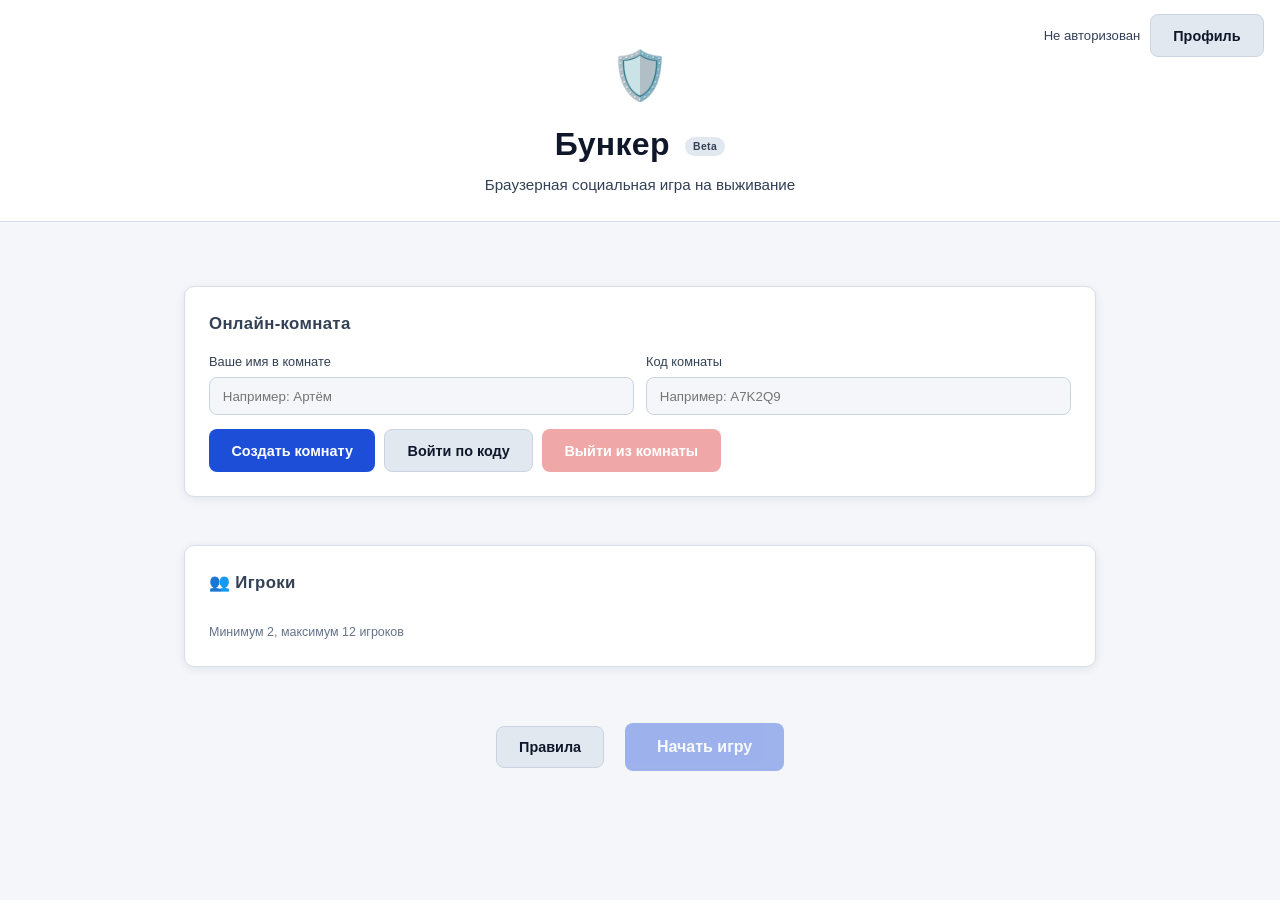
==== index.html @ f85798f0 "Косметические изменения (убраны эмодзи)" ====
<!DOCTYPE html>
<html lang="ru">
<head>
  <meta charset="UTF-8" />
  <meta name="viewport" content="width=device-width, initial-scale=1.0" />
  <title>Бункер — Браузерная игра</title>
  <meta name="description" content="Бета-версия браузерной социальной игры Бункер. Апокалипсис уже здесь — кто попадёт в бункер?" />
  <link rel="stylesheet" href="css/style.css" />
  <link rel="icon" href="data:image/svg+xml,<svg xmlns='http://www.w3.org/2000/svg' viewBox='0 0 100 100'><text y='.9em' font-size='90'>🛡️</text></svg>" />
</head>
<body>

<!-- ============ NOTIFICATION ============ -->
<div class="notification" id="notification"></div>

<!-- ============ AUTH OVERLAY ============ -->
<div class="auth-overlay" id="auth-overlay">
  <div class="auth-card">
    <h2>Авторизация</h2>
    <p class="auth-subtitle">Войдите или создайте аккаунт, чтобы начать игру</p>

    <div class="auth-grid">
      <form id="login-form" class="auth-form" autocomplete="on">
        <h3>Вход</h3>
        <label for="login-username">Логин</label>
        <input type="text" id="login-username" maxlength="30" required />
        <label for="login-password">Пароль</label>
        <input type="password" id="login-password" maxlength="50" required />
        <button type="submit" class="btn btn-primary">Войти</button>
      </form>

      <form id="register-form" class="auth-form" autocomplete="on">
        <h3>Регистрация</h3>
        <label for="register-username">Логин</label>
        <input type="text" id="register-username" maxlength="30" required />
        <label for="register-password">Пароль</label>
        <input type="password" id="register-password" maxlength="50" required />
        <label for="register-role">Роль</label>
        <select id="register-role" required>
          <option value="player">Игрок</option>
          <option value="host">Ведущий</option>
          <option value="admin">Администратор</option>
        </select>
        <button type="submit" class="btn btn-secondary">Зарегистрироваться</button>
      </form>
    </div>
  </div>
</div>

<!-- ============ RULES MODAL ============ -->
<div class="modal-overlay" id="rules-modal">
  <div class="modal">
    <button class="modal-close" id="btn-close-rules">✕</button>
    <h2>Правила игры «Бункер»</h2>

    <h3>Сюжет и цель</h3>
    <p>На Земле глобальная катастрофа. В бункер попадёт только часть группы, остальные останутся снаружи. Ваша задача — убедить других, что именно ваш персонаж полезен для выживания и восстановления жизни после выхода из бункера.</p>

    <h3>Режимы из оригинальных правил</h3>
    <ul>
      <li><strong>Базовый режим</strong>: короткий финал, главная цель — попасть в бункер.</li>
      <li><strong>История выживания</strong>: расширенный финал с дополнительной угрозой и обсуждением, кто реально выжил бы после катастрофы.</li>
      <li><strong>Цель «Спасение»</strong>: рекомендуется для компании до 7 игроков.</li>
      <li><strong>Цель «Возрождение»</strong>: рекомендуется от 8 игроков (желательно наличие пары, способной продолжить род).</li>
    </ul>

    <h3>Подготовка к игре</h3>
    <ul>
      <li>Добавьте игроков (от 2 до 12 человек).</li>
      <li>Каждый получает характеристики персонажа: профессию, здоровье, хобби, багаж, факт/фобию и карту действия.</li>
      <li>Откройте случайную катастрофу и описание бункера.</li>
      <li>В этой версии приложения вместимость бункера вычисляется автоматически: половина игроков (округление вверх), но при 3 игроках в бункер попадает только 1.</li>
    </ul>

    <h3>Структура раунда (по материалам документа)</h3>
    <ul>
      <li><strong>Исследование бункера</strong>: открывается новая информация о бункере.</li>
      <li><strong>Круг открытия карт</strong>: игроки по очереди раскрывают по одной карте и аргументируют, почему должны попасть в бункер.</li>
      <li><strong>Голосование</strong>: группа определяет кандидата на выбывание.</li>
      <li>В оригинальных правилах игра длится до 5 раундов, но на практике раунды идут до нужного числа выбывших.</li>
    </ul>

    <h3>Голосование</h3>
    <ul>
      <li>Перед голосованием проведите короткое общее обсуждение кандидатов.</li>
      <li>Голосуйте за выбывание игроков.</li>
      <li>Игрок с наибольшим числом голосов выбывает.</li>
      <li>При ничьей дайте кандидатам короткую защиту и переголосуйте.</li>
    </ul>

    <h3>Финал</h3>
    <ul>
      <li>Когда число невыбывших игроков становится равно числу мест в бункере, игра заканчивается.</li>
      <li>Выжившие считаются попавшими в бункер.</li>
      <li>В расширенном формате можно дополнительно обсудить, пережила бы эта команда катастрофу и случайную угрозу.</li>
    </ul>

    <h3>Советы:</h3>
    <ul>
      <li>Держите эмоции в рамках игры: вы оцениваете персонажей, а не людей.</li>
      <li>Для вашей компании можно убрать карты, которые не подходят по тематике.</li>
      <li>Сильнее всего побеждает команда с разнообразными полезными навыками.</li>
    </ul>
  </div>
</div>

<!-- ============ PRIVATE PLAYER MODAL ============ -->
<div class="modal-overlay" id="private-player-modal">
  <div class="modal private-modal">
    <button class="modal-close" id="btn-close-private">✕</button>
    <h2>Приватная карточка игрока</h2>
    <p class="private-intro">
      Передайте устройство игроку <strong id="private-player-name">—</strong>. Только он должен смотреть этот экран.
    </p>
    <p class="private-round-note" id="private-round-note"></p>

    <div class="private-attrs" id="private-attrs"></div>

    <div class="card-actions" style="margin-top:1rem; justify-content:flex-start;">
      <button class="btn btn-secondary" id="btn-private-done">Готово, скрыть карточку</button>
    </div>
  </div>
</div>

<!-- ============ VOTING CARD MODAL ============ -->
<div class="modal-overlay" id="voting-card-modal">
  <div class="modal voting-card-modal">
    <button class="modal-close" id="btn-close-voting-card">✕</button>
    <h2>Карточка игрока: <span id="voting-card-player-name">—</span></h2>
    <p class="private-intro">
      Показаны известные данные игрока. Скрытые характеристики отмечены как ???
    </p>
    <div class="attributes-grid" id="voting-card-content"></div>
    <div class="card-actions" style="margin-top:1rem; justify-content:flex-start;">
      <button class="btn btn-secondary" id="btn-voting-card-done">Закрыть</button>
    </div>
  </div>
</div>

<!-- ============ HEADER ============ -->
<header class="game-header">
  <div class="auth-userbar">
    <span id="auth-status">Не авторизован</span>
    <a class="btn btn-secondary" href="profile.html" id="btn-profile">Профиль</a>
    <button class="btn btn-secondary" id="btn-logout" style="display:none;">Выйти</button>
  </div>
  <div class="game-logo">🛡️</div>
  <h1 class="game-title">Бункер <span class="version-badge">Beta</span></h1>
  <p class="game-subtitle">Браузерная социальная игра на выживание</p>
</header>

<!-- ============ SCREEN: SETUP ============ -->
<div class="screen active" id="screen-setup">
  <div class="container">

    <div class="setup-grid" style="grid-template-columns: 1fr;">
      <div class="card">
        <div class="section-title">Онлайн-комната</div>
        <div class="room-form-grid">
          <div class="room-field">
            <label for="room-username-input">Ваше имя в комнате</label>
            <input type="text" id="room-username-input" maxlength="30" placeholder="Например: Артём" autocomplete="off" />
          </div>
          <div class="room-field">
            <label for="room-code-input">Код комнаты</label>
            <input type="text" id="room-code-input" maxlength="6" placeholder="Например: A7K2Q9" autocomplete="off" />
          </div>
        </div>
        <div class="room-actions">
          <button class="btn btn-primary" id="btn-room-create">Создать комнату</button>
          <button class="btn btn-secondary" id="btn-room-join">Войти по коду</button>
          <button class="btn btn-danger" id="btn-room-leave" disabled>Выйти из комнаты</button>
        </div>
        <div class="room-members-wrap" id="room-members-wrap" style="display:none;">
          <p class="room-members-title">Участники онлайн</p>
          <div class="room-members" id="room-members"></div>
        </div>
      </div>

      <div class="card" id="players-setup-card">
        <div class="section-title">👥 Игроки</div>
        <div class="player-add-row" id="player-add-row">
          <input type="text" id="player-name-input" placeholder="Имя игрока..." maxlength="30" autocomplete="off" />
          <button class="btn btn-primary" id="btn-add-player">+ Добавить</button>
        </div>
        <div id="player-list"></div>
        <p style="margin-top:0.75rem; font-size:0.78rem; color:var(--text-muted);">
          Минимум 2, максимум 12 игроков
        </p>
      </div>
    </div>

    <div class="setup-footer">
      <button class="btn btn-secondary" id="btn-rules" style="margin-right:1rem;">
        Правила
      </button>
      <button class="btn btn-primary btn-lg" id="btn-start-game" disabled>
        Начать игру
      </button>
    </div>
  </div>
</div>

<!-- ============ SCREEN: CATASTROPHE ============ -->
<div class="screen" id="screen-catastrophe">
  <div class="container catastrophe-screen">
    <div class="catastrophe-icon-big" id="catastrophe-icon">🛡️</div>
    <h2 class="catastrophe-title" id="catastrophe-title">Ядерная война</h2>
    <p class="catastrophe-desc" id="catastrophe-description">Описание катастрофы...</p>

    <div class="bunker-info-box">
      <div class="bunker-info-title">Бункер</div>
      <p class="bunker-info-text" id="bunker-description">Описание бункера...</p>
      <div class="bunker-stats">
        <div class="bunker-stat">
          <div class="bunker-stat-val safe" id="bunker-capacity-display">3</div>
          <div class="bunker-stat-label">Мест в бункере</div>
        </div>
        <div class="bunker-stat">
          <div class="bunker-stat-val" id="total-players-display">6</div>
          <div class="bunker-stat-label">Всего игроков</div>
        </div>
        <div class="bunker-stat">
          <div class="bunker-stat-val danger" id="eliminated-need-display">3</div>
          <div class="bunker-stat-label">Нужно выгнать</div>
        </div>
      </div>
    </div>

    <button class="btn btn-primary btn-lg" id="btn-proceed-game">
      Раздать карточки и начать!
    </button>
  </div>
</div>

<!-- ============ SCREEN: GAME ============ -->
<div class="screen" id="screen-game">
  <div class="container">

    <!-- Meta bar -->
    <div class="game-meta" style="margin-bottom:1rem;">
      <div class="meta-badge">Раунд: <span id="round-display">1</span></div>
      <div class="meta-badge">Живых: <span id="alive-display">6</span></div>
      <div class="meta-badge">Мест: <span id="bunker-spots-display">3</span></div>
    </div>

    <div class="game-layout">

      <!-- Sidebar: player list -->
      <aside class="sidebar">
        <div class="sidebar-title">Игроки</div>
        <div id="players-overview"></div>
      </aside>

      <!-- Main: current player card -->
      <main>
        <div class="player-card-main" id="current-player-card">
          <p style="color:var(--text-muted); text-align:center; padding:2rem;">
            Выберите игрока слева
          </p>
        </div>

        <div class="game-actions-bar">
          <span style="font-size:0.85rem; color:var(--text-secondary);">
            В каждом раунде игрок раскрывает только 1 атрибут (в 1-м раунде — профессию)
          </span>
        </div>
      </main>

    </div>
  </div>
</div>

<!-- ============ SCREEN: VOTING ============ -->
<div class="screen" id="screen-voting">
  <div class="container">
    <div class="voting-header">
      <h2 class="voting-title">Голосование</h2>
      <p class="voting-subtitle">
        Раунд <strong id="voting-round">1</strong> —
        Выбывает: <strong id="voting-eliminate">1</strong> чел.
      </p>
    </div>

    <div id="voting-players"></div>

    <div class="voting-footer">
      <p class="voting-tip">
        Нажимайте «Голосовать» за каждого игрока столько раз, сколько за него проголосовало.<br/>
        При ничьей проводится переголосование между лидерами.
      </p>
      <button class="btn btn-danger btn-lg" id="btn-confirm-votes" disabled>
        Подтвердить итоги голосования
      </button>
    </div>
  </div>
</div>

<!-- ============ SCREEN: RESULTS ============ -->
<div class="screen" id="screen-results">
  <div class="container">
    <div class="results-header">
      <div class="results-icon" id="results-catastrophe-icon">🛡️</div>
      <h2 class="results-title">Игра завершена!</h2>
      <p class="results-event">Катастрофа: <strong id="results-catastrophe">—</strong></p>
    </div>

    <div class="card">
      <div class="results-section-title green">Выжившие — попали в бункер</div>
      <div id="survivors-list"></div>
    </div>

    <div class="card">
      <div class="results-section-title red">Не попали в бункер</div>
      <div id="eliminated-list"></div>
    </div>

    <div class="results-footer">
      <button class="btn btn-primary btn-lg" id="btn-restart">
        Начать новую игру
      </button>
      <button class="btn btn-secondary btn-lg" id="btn-back-menu" style="margin-left:0.75rem;">
        Выйти в главное меню
      </button>
    </div>
  </div>
</div>

<script src="js/data.js"></script>
<script src="js/auth.js"></script>
<script src="js/rooms.js"></script>
<script src="js/game.js"></script>
<script>
  // Rules modal open/close
  document.getElementById('btn-rules')?.addEventListener('click', () => {
    document.getElementById('rules-modal').classList.add('open');
  });
  document.getElementById('btn-close-rules')?.addEventListener('click', () => {
    document.getElementById('rules-modal').classList.remove('open');
  });
  document.getElementById('rules-modal')?.addEventListener('click', (e) => {
    if (e.target === e.currentTarget) e.currentTarget.classList.remove('open');
  });
</script>

</body>
</html>
---- css/style.css ----
/* ==================== BUNKER GAME STYLES ==================== */

:root {
  --bg-dark: #f4f6fa;
  --bg-card: #ffffff;
  --bg-card2: #f8fafc;
  --bg-panel: #eef2f7;
  --accent: #1d4ed8;
  --accent2: #2563eb;
  --accent-blue: #2563eb;
  --accent-green: #059669;
  --accent-yellow: #d97706;
  --accent-red: #dc2626;
  --text-primary: #0f172a;
  --text-secondary: #334155;
  --text-muted: #64748b;
  --border: #d7deea;
  --border-accent: #c8d3e2;
  --shadow: 0 2px 10px rgba(15, 23, 42, 0.08);
  --radius: 10px;
  --radius-sm: 8px;
  --transition: 0.2s ease;
}

*, *::before, *::after {
  box-sizing: border-box;
  margin: 0;
  padding: 0;
}

html {
  font-size: 16px;
  scroll-behavior: smooth;
}

body {
  font-family: 'Segoe UI', Tahoma, Arial, sans-serif;
  background: var(--bg-dark);
  color: var(--text-primary);
  min-height: 100vh;
  line-height: 1.5;
}

/* ---- Notification ---- */
.notification {
  position: fixed;
  top: 1.5rem;
  right: 1.5rem;
  padding: 0.85rem 1.5rem;
  border-radius: var(--radius-sm);
  font-weight: 600;
  font-size: 0.9rem;
  opacity: 0;
  transform: translateY(-12px);
  transition: opacity 0.3s, transform 0.3s;
  z-index: 9999;
  max-width: 340px;
  pointer-events: none;
  box-shadow: var(--shadow);
}
.notification.show { opacity: 1; transform: translateY(0); }
.notification.info { background: var(--accent-blue); color: #fff; }
.notification.success { background: var(--accent-green); color: #fff; }
.notification.warning { background: var(--accent-yellow); color: #111; }
.notification.error { background: var(--accent-red); color: #fff; }

/* ---- Screens ---- */
.screen { display: none; }
.screen.active { display: block; }

/* ---- Layout ---- */
.container {
  max-width: 960px;
  margin: 0 auto;
  padding: 2rem 1.5rem;
}

.game-header {
  text-align: center;
  padding: 2.5rem 1.5rem 1.5rem;
  background: var(--bg-card);
  border-bottom: 1px solid var(--border);
  margin-bottom: 2rem;
  position: relative;
}
.auth-userbar {
  position: absolute;
  top: 0.9rem;
  right: 1rem;
  display: inline-flex;
  gap: 0.6rem;
  align-items: center;
  font-size: 0.82rem;
  color: var(--text-secondary);
}

/* ---- Auth ---- */
.auth-overlay {
  position: fixed;
  inset: 0;
  z-index: 1200;
  background: rgba(15, 23, 42, 0.55);
  display: none;
  align-items: center;
  justify-content: center;
  padding: 1rem;
}
.auth-overlay.open {
  display: flex;
}
.auth-card {
  width: min(840px, 100%);
  background: var(--bg-card);
  border: 1px solid var(--border);
  border-radius: var(--radius);
  padding: 1.5rem;
  box-shadow: var(--shadow);
}
.auth-card h2 {
  font-size: 1.4rem;
  margin-bottom: 0.3rem;
}
.auth-subtitle {
  color: var(--text-secondary);
  margin-bottom: 1rem;
}
.auth-grid {
  display: grid;
  grid-template-columns: 1fr 1fr;
  gap: 0.9rem;
}
.auth-form {
  border: 1px solid var(--border);
  border-radius: var(--radius-sm);
  background: var(--bg-dark);
  padding: 1rem;
  display: flex;
  flex-direction: column;
  gap: 0.45rem;
}
.auth-form h3 {
  margin-bottom: 0.3rem;
}
.auth-form label {
  font-size: 0.8rem;
  color: var(--text-secondary);
}
.auth-form input {
  background: #fff;
  border: 1px solid var(--border-accent);
  color: var(--text-primary);
  padding: 0.65rem 0.8rem;
  border-radius: var(--radius-sm);
  margin-bottom: 0.2rem;
}
.auth-form input:focus {
  outline: none;
  border-color: var(--accent);
}
.auth-form select {
  background: #fff;
  border: 1px solid var(--border-accent);
  color: var(--text-primary);
  padding: 0.65rem 0.8rem;
  border-radius: var(--radius-sm);
  margin-bottom: 0.2rem;
}
.auth-form select:focus {
  outline: none;
  border-color: var(--accent);
}

/* ---- Profile Page ---- */
.profile-grid {
  display: grid;
  grid-template-columns: repeat(2, minmax(0, 1fr));
  gap: 1rem;
}
.profile-card {
  min-height: 220px;
}
.profile-row {
  display: flex;
  justify-content: space-between;
  gap: 1rem;
  padding: 0.55rem 0;
  border-bottom: 1px solid var(--border);
}
.profile-row span {
  color: var(--text-secondary);
}
.profile-list {
  padding-left: 1.2rem;
  color: var(--text-secondary);
}
.profile-list li {
  margin-bottom: 0.35rem;
}

.admin-subtitle {
  color: var(--text-secondary);
  margin-bottom: 0.8rem;
}
.admin-table-wrap {
  overflow-x: auto;
}
.admin-table {
  width: 100%;
  border-collapse: collapse;
  min-width: 640px;
}
.admin-table th,
.admin-table td {
  border-bottom: 1px solid var(--border);
  text-align: left;
  padding: 0.6rem;
  vertical-align: middle;
}
.admin-table th {
  color: var(--text-secondary);
  font-size: 0.82rem;
}
.admin-role-select {
  border: 1px solid var(--border-accent);
  border-radius: var(--radius-sm);
  background: #fff;
  color: var(--text-primary);
  padding: 0.4rem 0.6rem;
}
.game-logo {
  font-size: 3rem;
  margin-bottom: 0.5rem;
}
.game-title {
  font-size: 2rem;
  font-weight: 700;
  letter-spacing: 0.01em;
  color: var(--text-primary);
}
.game-subtitle {
  font-size: 0.95rem;
  color: var(--text-secondary);
  margin-top: 0.4rem;
}
.version-badge {
  display: inline-block;
  background: #e2e8f0;
  font-size: 0.65rem;
  font-weight: 700;
  padding: 2px 8px;
  border-radius: 20px;
  vertical-align: middle;
  margin-left: 6px;
  color: #334155;
  letter-spacing: 0.04em;
}

/* ---- Cards / Panels ---- */
.card {
  background: var(--bg-card);
  border: 1px solid var(--border);
  border-radius: var(--radius);
  padding: 1.5rem;
  margin-bottom: 1.5rem;
  box-shadow: var(--shadow);
}

.section-title {
  font-size: 1.05rem;
  font-weight: 700;
  color: var(--text-secondary);
  letter-spacing: 0.02em;
  margin-bottom: 1rem;
  display: flex;
  align-items: center;
  gap: 0.5rem;
}

/* ---- Buttons ---- */
.btn {
  display: inline-flex;
  align-items: center;
  justify-content: center;
  gap: 0.4rem;
  padding: 0.7rem 1.4rem;
  border: none;
  border-radius: var(--radius-sm);
  font-size: 0.9rem;
  font-weight: 600;
  cursor: pointer;
  transition: var(--transition);
  text-decoration: none;
  white-space: normal;
  text-align: center;
  line-height: 1.25;
  max-width: 100%;
  overflow-wrap: anywhere;
}
.btn:disabled {
  opacity: 0.4;
  cursor: not-allowed;
  pointer-events: none;
}
.btn-primary {
  background: var(--accent);
  color: #fff;
  box-shadow: none;
}
.btn-primary:hover:not(:disabled) {
  background: var(--accent2);
  transform: none;
  box-shadow: none;
}
.btn-secondary {
  background: #e2e8f0;
  color: var(--text-primary);
  border: 1px solid #cbd5e1;
}
.btn-secondary:hover:not(:disabled) { background: #dbe3ee; }

.btn-success {
  background: var(--accent-green);
  color: #fff;
}
.btn-danger {
  background: var(--accent-red);
  color: #fff;
}
.btn-vote {
  background: #334155;
  color: #fff;
  width: 100%;
  justify-content: center;
  margin-top: 0.5rem;
  font-size: 0.85rem;
}
.btn-vote:hover { transform: none; box-shadow: none; background: #1e293b; }
.btn-reveal-all {
  background: var(--bg-card2);
  color: var(--text-secondary);
  border: 1px solid var(--border);
  font-size: 0.85rem;
}
.btn-reveal-all:hover { background: var(--bg-panel); color: var(--text-primary); }

.btn-icon {
  background: transparent;
  border: none;
  color: var(--text-muted);
  cursor: pointer;
  font-size: 1rem;
  padding: 0.3rem 0.5rem;
  border-radius: var(--radius-sm);
  transition: var(--transition);
}
.btn-icon:hover { color: var(--accent-red); background: rgba(239,68,68,0.1); }

.btn-lg {
  padding: 0.9rem 2rem;
  font-size: 1rem;
}

/* ---- Setup Screen ---- */
.setup-grid {
  display: grid;
  grid-template-columns: 1fr;
  gap: 1.5rem;
}

.room-form-grid {
  display: grid;
  grid-template-columns: repeat(auto-fit, minmax(220px, 1fr));
  gap: 0.75rem;
}

.room-field {
  display: flex;
  flex-direction: column;
  gap: 0.35rem;
}

.room-field label {
  font-size: 0.8rem;
  color: var(--text-secondary);
}

.room-field input {
  background: var(--bg-dark);
  border: 1px solid var(--border-accent);
  color: var(--text-primary);
  padding: 0.65rem 0.8rem;
  border-radius: var(--radius-sm);
}

.room-field input:focus {
  outline: none;
  border-color: var(--accent);
}

.room-actions {
  margin-top: 0.9rem;
  display: flex;
  gap: 0.55rem;
  flex-wrap: wrap;
}

.room-status {
  margin-top: 0.75rem;
  font-size: 0.85rem;
  color: var(--text-secondary);
}

.room-members-wrap {
  margin-top: 0.65rem;
}

.room-members-title {
  font-size: 0.78rem;
  color: var(--text-muted);
  margin-bottom: 0.5rem;
  text-transform: uppercase;
  letter-spacing: 0.07em;
}

.room-members {
  display: flex;
  gap: 0.45rem;
  flex-wrap: wrap;
}

.room-member-chip {
  background: #e2e8f0;
  border: 1px solid #cbd5e1;
  border-radius: 999px;
  padding: 0.26rem 0.7rem;
  font-size: 0.78rem;
  color: var(--text-primary);
}

.room-member-chip.host {
  background: #dcfce7;
  border-color: #86efac;
  color: #166534;
}

.player-add-row {
  display: flex;
  gap: 0.5rem;
  margin-bottom: 1rem;
}
.player-add-row input {
  flex: 1;
  background: var(--bg-dark);
  border: 1px solid var(--border-accent);
  color: var(--text-primary);
  padding: 0.7rem 1rem;
  border-radius: var(--radius-sm);
  font-size: 0.95rem;
  transition: border-color var(--transition);
}
.player-add-row input:focus {
  outline: none;
  border-color: var(--accent);
}
.player-add-row input::placeholder { color: var(--text-muted); }

#player-list {
  display: flex;
  flex-direction: column;
  gap: 0.5rem;
  max-height: 260px;
  overflow-y: auto;
}

.player-entry {
  display: flex;
  align-items: center;
  gap: 0.75rem;
  background: var(--bg-dark);
  border: 1px solid var(--border);
  border-radius: var(--radius-sm);
  padding: 0.6rem 1rem;
  transition: var(--transition);
}
.player-entry:hover { border-color: var(--accent); }
.player-num {
  width: 24px;
  height: 24px;
  background: #1e40af;
  color: #fff;
  border-radius: 50%;
  display: flex;
  align-items: center;
  justify-content: center;
  font-size: 0.75rem;
  font-weight: 700;
  flex-shrink: 0;
}
.player-name-display { flex: 1; font-weight: 500; }
.player-name-display { overflow-wrap: anywhere; }

/* Capacity slider */
.capacity-control {
  display: flex;
  align-items: center;
  gap: 1rem;
  margin-top: 0.5rem;
}
.capacity-control input[type="range"] {
  flex: 1;
  -webkit-appearance: none;
  appearance: none;
  height: 6px;
  background: var(--border-accent);
  border-radius: 3px;
  outline: none;
}
/* capacity-control удалён */
.capacity-control input[type="range"]::-webkit-slider-thumb {
  -webkit-appearance: none;
  width: 20px;
  height: 20px;
  background: var(--accent);
  border-radius: 50%;
  cursor: pointer;
  box-shadow: 0 0 8px rgba(232,67,10,0.5);
}
.capacity-control input[type="range"]::-moz-range-thumb {
  width: 20px;
  height: 20px;
  background: var(--accent);
  border-radius: 50%;
  cursor: pointer;
  border: none;
}
.capacity-value-display {
  font-size: 1.8rem;
  font-weight: 900;
  color: var(--accent);
  min-width: 2rem;
  text-align: center;
}

.stats-row {
  display: flex;
  gap: 1rem;
  margin-top: 1rem;
  flex-wrap: wrap;
}
.stat-item {
  flex: 1;
  min-width: 100px;
  background: var(--bg-dark);
  border: 1px solid var(--border);
  border-radius: var(--radius-sm);
  padding: 0.75rem;
  text-align: center;
}
.stat-value {
  font-size: 1.8rem;
  font-weight: 900;
  color: var(--accent);
}
.stat-label { font-size: 0.75rem; color: var(--text-secondary); margin-top: 2px; }

.setup-footer {
  text-align: center;
  margin-top: 2rem;
}

/* ---- Catastrophe Screen ---- */
.catastrophe-screen {
  text-align: center;
}
.catastrophe-icon-big {
  font-size: 4.5rem;
  margin-bottom: 1rem;
  filter: none;
  animation: none;
}

.catastrophe-title {
  font-size: 1.9rem;
  font-weight: 700;
  color: var(--text-primary);
  margin-bottom: 1rem;
  letter-spacing: 0.01em;
}
.catastrophe-desc {
  font-size: 1rem;
  color: var(--text-secondary);
  max-width: 600px;
  margin: 0 auto 2rem;
  line-height: 1.7;
}

.bunker-info-box {
  background: var(--bg-card);
  border: 1px solid var(--border-accent);
  border-left: 3px solid var(--accent-blue);
  border-radius: var(--radius);
  padding: 1.5rem;
  text-align: left;
  max-width: 600px;
  margin: 0 auto 2rem;
}
.bunker-info-title {
  font-size: 1.1rem;
  font-weight: 700;
  color: var(--accent-blue);
  margin-bottom: 0.75rem;
}
.bunker-info-text { color: var(--text-secondary); font-size: 0.95rem; line-height: 1.6; }
.bunker-stats {
  display: flex;
  gap: 1.5rem;
  margin-top: 1rem;
  flex-wrap: wrap;
}
.bunker-stat { text-align: center; flex: 1; min-width: 80px; }
.bunker-stat-val { font-size: 1.6rem; font-weight: 900; }
.bunker-stat-val.safe { color: var(--accent-green); }
.bunker-stat-val.danger { color: var(--accent-red); }
.bunker-stat-label { font-size: 0.75rem; color: var(--text-muted); }

/* ---- Game Screen ---- */
.game-layout {
  display: grid;
  grid-template-columns: 220px 1fr;
  gap: 1.5rem;
  align-items: start;
}
@media (max-width: 700px) {
  .game-layout { grid-template-columns: 1fr; }
}

.sidebar {
  background: var(--bg-card);
  border: 1px solid var(--border);
  border-radius: var(--radius);
  padding: 1rem;
}
.sidebar-title {
  font-size: 0.8rem;
  font-weight: 700;
  text-transform: uppercase;
  letter-spacing: 0.1em;
  color: var(--text-muted);
  margin-bottom: 0.75rem;
}
.game-meta {
  display: flex;
  gap: 0.5rem;
  margin-bottom: 1rem;
  flex-wrap: wrap;
}
.meta-badge {
  background: var(--bg-dark);
  border: 1px solid var(--border);
  border-radius: var(--radius-sm);
  padding: 0.35rem 0.65rem;
  font-size: 0.8rem;
  font-weight: 600;
}
.meta-badge span { color: var(--accent); margin-left: 4px; }

/* Mini player cards in sidebar */
#players-overview { display: flex; flex-direction: column; gap: 0.4rem; }
.mini-player-card {
  display: flex;
  align-items: center;
  gap: 0.5rem;
  padding: 0.55rem 0.75rem;
  border-radius: var(--radius-sm);
  border: 1px solid var(--border);
  background: var(--bg-dark);
  cursor: pointer;
  transition: var(--transition);
  font-size: 0.85rem;
}
.mini-player-card:hover:not(.eliminated) { border-color: var(--accent); background: var(--bg-card2); }
.mini-player-card.active { border-color: var(--accent); background: #e8effc; }
.mini-player-card.eliminated { opacity: 0.4; cursor: default; text-decoration: line-through; }
.mini-avatar { font-size: 1.1rem; flex-shrink: 0; }
.mini-name { flex: 1; overflow: hidden; text-overflow: ellipsis; white-space: nowrap; }
.eliminated-badge { font-size: 0.65rem; background: var(--accent-red); color: #fff; padding: 1px 5px; border-radius: 4px; }

/* ---- Player Card (Main) ---- */
.player-card-main { background: var(--bg-card); border: 1px solid var(--border); border-radius: var(--radius); padding: 1.5rem; }
.player-card-header { display: flex; align-items: center; gap: 1rem; margin-bottom: 1.5rem; }
.player-card-avatar { font-size: 3rem; flex-shrink: 0; }
.player-card-name { font-size: 1.5rem; font-weight: 800; }
.reveal-progress { height: 6px; background: var(--border); border-radius: 3px; margin-top: 0.5rem; overflow: hidden; }
.reveal-bar { height: 100%; background: var(--accent); border-radius: 3px; transition: width 0.4s ease; }
.reveal-count { font-size: 0.78rem; color: var(--text-muted); }

.attributes-grid {
  display: grid;
  grid-template-columns: repeat(3, 1fr);
  gap: 0.75rem;
  margin-bottom: 1.5rem;
}
@media (max-width: 600px) {
  .attributes-grid { grid-template-columns: repeat(2, 1fr); }
}
@media (max-width: 400px) {
  .attributes-grid { grid-template-columns: 1fr; }
}

.attribute-card {
  background: var(--bg-dark);
  border: 1px solid var(--border);
  border-radius: var(--radius-sm);
  padding: 0.85rem;
  text-align: center;
  transition: var(--transition);
}
.attribute-card.hidden {
  cursor: pointer;
  border-style: dashed;
  opacity: 0.7;
}
.attribute-card.hidden:hover {
  border-color: var(--accent);
  opacity: 1;
  background: #eff6ff;
}
.attribute-card.revealed {
  border-color: #86efac;
  background: #f0fdf4;
}
.attr-icon { font-size: 1.5rem; margin-bottom: 0.3rem; }
.attr-label { font-size: 0.7rem; color: var(--text-muted); text-transform: uppercase; letter-spacing: 0.08em; margin-bottom: 0.3rem; }
.attr-value { font-size: 0.88rem; font-weight: 600; color: var(--text-primary); }
.attr-value { overflow-wrap: anywhere; }
.attr-desc { font-size: 0.72rem; color: var(--text-secondary); margin-top: 0.3rem; font-style: italic; }
.attr-desc { overflow-wrap: anywhere; }

.card-actions { display: flex; gap: 0.75rem; flex-wrap: wrap; justify-content: flex-end; }

.game-actions-bar {
  background: var(--bg-card);
  border: 1px solid var(--border);
  border-radius: var(--radius);
  padding: 1rem 1.5rem;
  display: flex;
  justify-content: space-between;
  align-items: center;
  margin-top: 1rem;
  flex-wrap: wrap;
  gap: 0.75rem;
}
.game-actions-bar > span {
  flex: 1;
  min-width: 0;
  overflow-wrap: anywhere;
}

/* ---- Voting Screen ---- */
.voting-header { text-align: center; margin-bottom: 2rem; }
.voting-title { font-size: 1.8rem; font-weight: 700; color: var(--text-primary); margin-bottom: 0.5rem; }
.voting-subtitle { color: var(--text-secondary); font-size: 0.95rem; }

#voting-players {
  display: grid;
  grid-template-columns: repeat(auto-fill, minmax(160px, 1fr));
  gap: 1rem;
  margin-bottom: 2rem;
}
.voting-player-card {
  background: var(--bg-card);
  border: 1px solid var(--border);
  border-radius: var(--radius);
  padding: 1rem;
  text-align: center;
  transition: var(--transition);
}
.voting-player-card:hover { border-color: #94a3b8; background: #f8fafc; }
.voting-avatar { font-size: 2.5rem; margin-bottom: 0.5rem; }
.voting-name { font-weight: 700; font-size: 0.95rem; margin-bottom: 0.2rem; }
.voting-name { overflow-wrap: anywhere; }
.voting-profession { font-size: 0.78rem; color: var(--text-secondary); margin-bottom: 0.5rem; overflow-wrap: anywhere; }
.vote-count { font-size: 0.8rem; color: var(--accent); font-weight: 600; }

.voting-footer { text-align: center; }
.voting-tip { font-size: 0.85rem; color: var(--text-muted); margin-bottom: 1rem; }

/* ---- Results Screen ---- */
.results-header { text-align: center; margin-bottom: 2rem; }
.results-icon { font-size: 4rem; margin-bottom: 1rem; }
.results-title { font-size: 2rem; font-weight: 900; margin-bottom: 0.5rem; }
.results-event { font-size: 1rem; color: var(--text-secondary); }

.results-section-title {
  font-size: 1rem;
  font-weight: 700;
  text-transform: uppercase;
  letter-spacing: 0.1em;
  margin-bottom: 1rem;
  padding-bottom: 0.5rem;
  border-bottom: 1px solid var(--border);
}
.results-section-title.green { color: var(--accent-green); border-color: var(--accent-green); }
.results-section-title.red { color: var(--accent-red); border-color: var(--accent-red); }

#survivors-list, #eliminated-list {
  display: flex;
  flex-direction: column;
  gap: 0.75rem;
  margin-bottom: 2rem;
}
.result-card {
  display: flex;
  align-items: flex-start;
  gap: 1rem;
  padding: 1rem 1.25rem;
  border-radius: var(--radius-sm);
  border: 1px solid var(--border);
  background: var(--bg-card);
  transition: var(--transition);
}
.result-card.survivor { border-color: var(--accent-green); background: rgba(16,185,129,0.05); }
.result-card.survivor { background: #f0fdf4; }
.result-card.eliminated { opacity: 0.6; }
.result-rank {
  width: 30px;
  height: 30px;
  border-radius: 50%;
  background: var(--accent-green);
  color: #fff;
  display: flex;
  align-items: center;
  justify-content: center;
  font-weight: 700;
  font-size: 0.85rem;
  flex-shrink: 0;
}
.result-avatar { font-size: 2rem; flex-shrink: 0; }
.result-avatar.dim { filter: grayscale(100%); }
.result-info { flex: 1; }
.result-name { font-weight: 700; font-size: 1rem; }
.result-name { overflow-wrap: anywhere; }
.result-profession { font-size: 0.82rem; color: var(--text-secondary); margin-top: 2px; overflow-wrap: anywhere; }
.result-attrs { display: flex; gap: 0.75rem; flex-wrap: wrap; margin-top: 0.4rem; }
.result-attrs span { font-size: 0.75rem; color: var(--text-muted); }
.result-badge { font-size: 0.85rem; font-weight: 700; color: var(--accent-green); white-space: normal; text-align: right; overflow-wrap: anywhere; }
.result-badge-out { font-size: 0.85rem; color: var(--accent-red); white-space: normal; text-align: right; overflow-wrap: anywhere; }

.results-footer { text-align: center; margin-top: 1.5rem; }

/* ---- Scrollbar ---- */
::-webkit-scrollbar { width: 6px; }
::-webkit-scrollbar-track { background: var(--bg-dark); }
::-webkit-scrollbar-thumb { background: var(--border-accent); border-radius: 3px; }
::-webkit-scrollbar-thumb:hover { background: var(--accent); }

/* ---- Rules Modal ---- */
.modal-overlay {
  display: none;
  position: fixed;
  inset: 0;
  background: rgba(15, 23, 42, 0.45);
  z-index: 1000;
  align-items: center;
  justify-content: center;
  padding: 1rem;
}
.modal-overlay.open { display: flex; }
.modal {
  background: var(--bg-card);
  border: 1px solid var(--border);
  border-radius: var(--radius);
  padding: 2rem;
  max-width: 640px;
  width: 100%;
  max-height: 86vh;
  overflow-y: auto;
  position: relative;
}
.modal-close {
  position: absolute;
  top: 1rem;
  right: 1rem;
  background: transparent;
  border: none;
  color: var(--text-secondary);
  font-size: 1.5rem;
  cursor: pointer;
  line-height: 1;
  transition: color var(--transition);
}
.modal-close:hover { color: var(--accent-red); }
.modal h2 { font-size: 1.3rem; font-weight: 700; margin-bottom: 1.25rem; color: var(--text-primary); }
.modal h3 { font-size: 1rem; font-weight: 700; margin: 1rem 0 0.5rem; color: var(--text-primary); }
.modal p, .modal li { font-size: 0.9rem; color: var(--text-secondary); line-height: 1.6; }
.modal p, .modal li { overflow-wrap: anywhere; }
.modal ul { padding-left: 1.25rem; }
.modal li { margin-bottom: 0.3rem; }

.private-modal {
  max-width: 760px;
}
.private-intro {
  margin-bottom: 0.5rem;
}
.private-round-note {
  color: #92400e;
  margin-bottom: 1rem;
}
.private-attrs {
  display: grid;
  grid-template-columns: repeat(auto-fit, minmax(220px, 1fr));
  gap: 0.75rem;
}
.private-attr {
  border: 1px solid var(--border);
  background: var(--bg-dark);
  border-radius: var(--radius-sm);
  padding: 0.75rem;
}
.private-attr-head {
  display: flex;
  align-items: center;
  gap: 0.5rem;
  font-size: 0.85rem;
  color: var(--text-secondary);
  margin-bottom: 0.35rem;
}
.private-attr-value {
  font-weight: 700;
  margin-bottom: 0.35rem;
}
.private-attr-value { overflow-wrap: anywhere; }
.private-attr-desc {
  font-size: 0.8rem;
  color: var(--text-muted);
  margin-bottom: 0.6rem;
}
.private-attr-actions {
  display: flex;
  align-items: center;
  gap: 0.5rem;
  flex-wrap: wrap;
}
.private-state {
  font-size: 0.75rem;
  color: var(--text-muted);
  overflow-wrap: anywhere;
}

/* ---- Responsive ---- */
@media (max-width: 500px) {
  .game-title { font-size: 1.8rem; }
  .container { padding: 1.25rem 1rem; }
  .card { padding: 1rem; }

  .auth-userbar {
    position: static;
    justify-content: center;
    margin-bottom: 0.7rem;
  }

  .auth-grid {
    grid-template-columns: 1fr;
  }

  .profile-grid {
    grid-template-columns: 1fr;
  }

  .player-add-row {
    flex-direction: column;
  }

  .room-actions .btn {
    width: 100%;
  }

  .player-add-row .btn {
    width: 100%;
  }

  .card-actions {
    justify-content: stretch;
  }

  .card-actions .btn {
    width: 100%;
  }

  .result-card {
    flex-direction: column;
    align-items: flex-start;
  }

  .result-badge,
  .result-badge-out {
    text-align: left;
  }
}
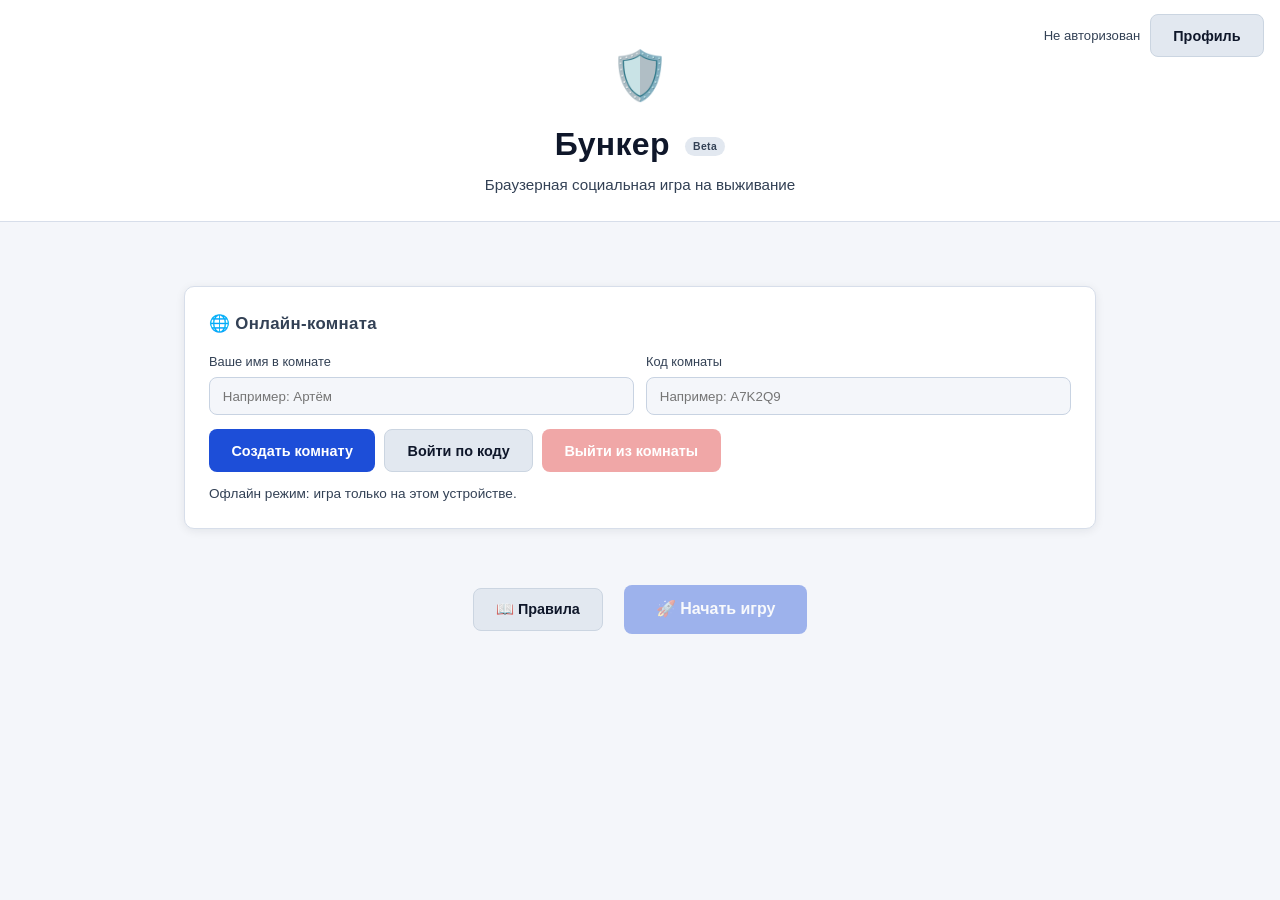
==== commit 63658975: "Merge pull request #2 from MrADxBot/stable Stable" ====
--- a/index.html
+++ b/index.html
@@ -51,7 +51,7 @@
 <div class="modal-overlay" id="rules-modal">
   <div class="modal">
     <button class="modal-close" id="btn-close-rules">✕</button>
-    <h2>Правила игры «Бункер»</h2>
+    <h2>📖 Правила игры «Бункер»</h2>
 
     <h3>Сюжет и цель</h3>
     <p>На Земле глобальная катастрофа. В бункер попадёт только часть группы, остальные останутся снаружи. Ваша задача — убедить других, что именно ваш персонаж полезен для выживания и восстановления жизни после выхода из бункера.</p>
@@ -108,7 +108,7 @@
 <div class="modal-overlay" id="private-player-modal">
   <div class="modal private-modal">
     <button class="modal-close" id="btn-close-private">✕</button>
-    <h2>Приватная карточка игрока</h2>
+    <h2>🙈 Приватная карточка игрока</h2>
     <p class="private-intro">
       Передайте устройство игроку <strong id="private-player-name">—</strong>. Только он должен смотреть этот экран.
     </p>
@@ -155,7 +155,7 @@
 
     <div class="setup-grid" style="grid-template-columns: 1fr;">
       <div class="card">
-        <div class="section-title">Онлайн-комната</div>
+        <div class="section-title">🌐 Онлайн-комната</div>
         <div class="room-form-grid">
           <div class="room-field">
             <label for="room-username-input">Ваше имя в комнате</label>
@@ -171,6 +171,7 @@
           <button class="btn btn-secondary" id="btn-room-join">Войти по коду</button>
           <button class="btn btn-danger" id="btn-room-leave" disabled>Выйти из комнаты</button>
         </div>
+        <p class="room-status" id="room-status">Офлайн режим: игра только на этом устройстве.</p>
         <div class="room-members-wrap" id="room-members-wrap" style="display:none;">
           <p class="room-members-title">Участники онлайн</p>
           <div class="room-members" id="room-members"></div>
@@ -192,10 +193,10 @@
 
     <div class="setup-footer">
       <button class="btn btn-secondary" id="btn-rules" style="margin-right:1rem;">
-        Правила
+        📖 Правила
       </button>
       <button class="btn btn-primary btn-lg" id="btn-start-game" disabled>
-        Начать игру
+        🚀 Начать игру
       </button>
     </div>
   </div>
@@ -204,12 +205,12 @@
 <!-- ============ SCREEN: CATASTROPHE ============ -->
 <div class="screen" id="screen-catastrophe">
   <div class="container catastrophe-screen">
-    <div class="catastrophe-icon-big" id="catastrophe-icon">🛡️</div>
+    <div class="catastrophe-icon-big" id="catastrophe-icon">☢️</div>
     <h2 class="catastrophe-title" id="catastrophe-title">Ядерная война</h2>
     <p class="catastrophe-desc" id="catastrophe-description">Описание катастрофы...</p>
 
     <div class="bunker-info-box">
-      <div class="bunker-info-title">Бункер</div>
+      <div class="bunker-info-title">🏠 Бункер</div>
       <p class="bunker-info-text" id="bunker-description">Описание бункера...</p>
       <div class="bunker-stats">
         <div class="bunker-stat">
@@ -228,7 +229,7 @@
     </div>
 
     <button class="btn btn-primary btn-lg" id="btn-proceed-game">
-      Раздать карточки и начать!
+      🃏 Раздать карточки и начать!
     </button>
   </div>
 </div>
@@ -262,7 +263,7 @@
 
         <div class="game-actions-bar">
           <span style="font-size:0.85rem; color:var(--text-secondary);">
-            В каждом раунде игрок раскрывает только 1 атрибут (в 1-м раунде — профессию)
+            💡 В каждом раунде игрок раскрывает только 1 атрибут (в 1-м раунде — профессию)
           </span>
         </div>
       </main>
@@ -275,7 +276,7 @@
 <div class="screen" id="screen-voting">
   <div class="container">
     <div class="voting-header">
-      <h2 class="voting-title">Голосование</h2>
+      <h2 class="voting-title">🗳️ Голосование</h2>
       <p class="voting-subtitle">
         Раунд <strong id="voting-round">1</strong> —
         Выбывает: <strong id="voting-eliminate">1</strong> чел.
@@ -290,7 +291,7 @@
         При ничьей проводится переголосование между лидерами.
       </p>
       <button class="btn btn-danger btn-lg" id="btn-confirm-votes" disabled>
-        Подтвердить итоги голосования
+        ✅ Подтвердить итоги голосования
       </button>
     </div>
   </div>
@@ -306,21 +307,21 @@
     </div>
 
     <div class="card">
-      <div class="results-section-title green">Выжившие — попали в бункер</div>
+      <div class="results-section-title green">🏆 Выжившие — попали в бункер</div>
       <div id="survivors-list"></div>
     </div>
 
     <div class="card">
-      <div class="results-section-title red">Не попали в бункер</div>
+      <div class="results-section-title red">☠️ Не попали в бункер</div>
       <div id="eliminated-list"></div>
     </div>
 
     <div class="results-footer">
       <button class="btn btn-primary btn-lg" id="btn-restart">
-        Начать новую игру
+        🔄 Начать новую игру
       </button>
       <button class="btn btn-secondary btn-lg" id="btn-back-menu" style="margin-left:0.75rem;">
-        Выйти в главное меню
+        🏠 Выйти в главное меню
       </button>
     </div>
   </div>
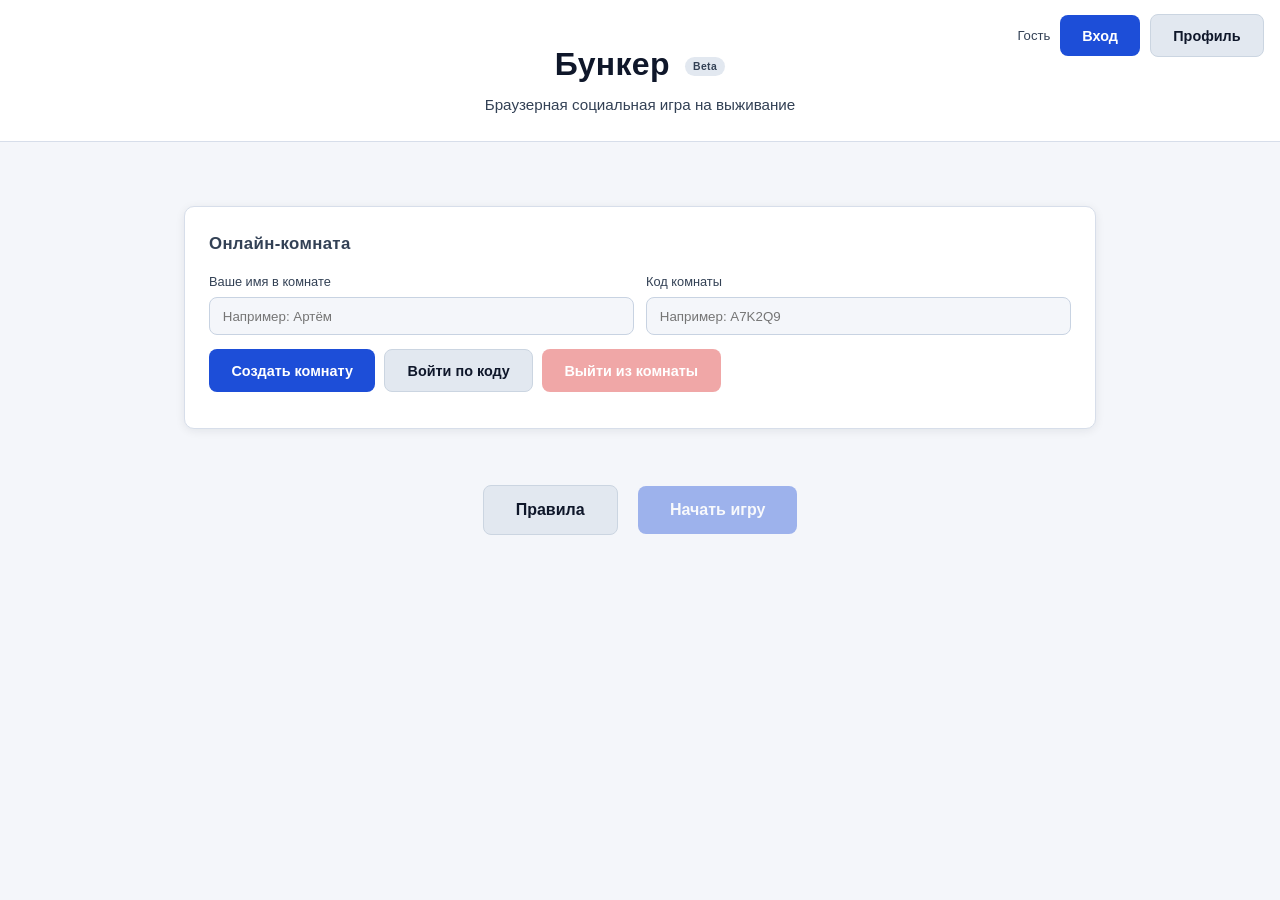
==== commit 8d997624: "Визуальные исправления главной страцицы и страницы входа" ====
--- a/index.html
+++ b/index.html
@@ -6,7 +6,7 @@
   <title>Бункер — Браузерная игра</title>
   <meta name="description" content="Бета-версия браузерной социальной игры Бункер. Апокалипсис уже здесь — кто попадёт в бункер?" />
   <link rel="stylesheet" href="css/style.css" />
-  <link rel="icon" href="data:image/svg+xml,<svg xmlns='http://www.w3.org/2000/svg' viewBox='0 0 100 100'><text y='.9em' font-size='90'>🛡️</text></svg>" />
+  <link rel="icon" href="data:image/svg+xml,<svg xmlns='http://www.w3.org/2000/svg' viewBox='0 0 100 100'><text x='50' y='65' text-anchor='middle' font-size='60' font-family='Arial' font-weight='700'>B</text></svg>" />
 </head>
 <body>
 
@@ -15,34 +15,43 @@
 
 <!-- ============ AUTH OVERLAY ============ -->
 <div class="auth-overlay" id="auth-overlay">
-  <div class="auth-card">
-    <h2>Авторизация</h2>
-    <p class="auth-subtitle">Войдите или создайте аккаунт, чтобы начать игру</p>
+  <div class="auth-layout">
+    <button type="button" class="auth-close-btn" id="btn-auth-close" aria-label="Закрыть окно входа">×</button>
+    <div class="auth-intro">
+      <h2>Авторизация</h2>
+      <p class="auth-subtitle">Войдите или создайте аккаунт, чтобы начать игру</p>
+    </div>
 
     <div class="auth-grid">
-      <form id="login-form" class="auth-form" autocomplete="on">
+      <section class="auth-panel" id="auth-panel-login">
         <h3>Вход</h3>
-        <label for="login-username">Логин</label>
-        <input type="text" id="login-username" maxlength="30" required />
-        <label for="login-password">Пароль</label>
-        <input type="password" id="login-password" maxlength="50" required />
-        <button type="submit" class="btn btn-primary">Войти</button>
-      </form>
-
-      <form id="register-form" class="auth-form" autocomplete="on">
+        <form id="login-form" class="auth-form" autocomplete="on">
+          <label for="login-username">Логин</label>
+          <input type="text" id="login-username" maxlength="30" required />
+          <label for="login-password">Пароль</label>
+          <input type="password" id="login-password" maxlength="50" required />
+          <button type="submit" class="btn btn-primary">Войти</button>
+          <button type="button" class="btn btn-secondary auth-switch-btn" id="btn-show-register">Регистрация</button>
+        </form>
+      </section>
+
+      <section class="auth-panel" id="auth-panel-register" style="display:none;">
         <h3>Регистрация</h3>
-        <label for="register-username">Логин</label>
-        <input type="text" id="register-username" maxlength="30" required />
-        <label for="register-password">Пароль</label>
-        <input type="password" id="register-password" maxlength="50" required />
-        <label for="register-role">Роль</label>
-        <select id="register-role" required>
-          <option value="player">Игрок</option>
-          <option value="host">Ведущий</option>
-          <option value="admin">Администратор</option>
-        </select>
-        <button type="submit" class="btn btn-secondary">Зарегистрироваться</button>
-      </form>
+        <form id="register-form" class="auth-form" autocomplete="on">
+          <label for="register-username">Логин</label>
+          <input type="text" id="register-username" maxlength="30" required />
+          <label for="register-password">Пароль</label>
+          <input type="password" id="register-password" maxlength="50" required />
+          <label for="register-role">Роль</label>
+          <select id="register-role" required>
+            <option value="player">Игрок</option>
+            <option value="host">Ведущий</option>
+            <option value="admin">Администратор</option>
+          </select>
+          <button type="submit" class="btn btn-secondary">Зарегистрироваться</button>
+          <button type="button" class="btn btn-primary auth-switch-btn" id="btn-show-login">Вернуться ко входу</button>
+        </form>
+      </section>
     </div>
   </div>
 </div>
@@ -50,8 +59,8 @@
 <!-- ============ RULES MODAL ============ -->
 <div class="modal-overlay" id="rules-modal">
   <div class="modal">
-    <button class="modal-close" id="btn-close-rules">✕</button>
-    <h2>📖 Правила игры «Бункер»</h2>
+    <button class="modal-close" id="btn-close-rules">×</button>
+    <h2>Правила игры «Бункер»</h2>
 
     <h3>Сюжет и цель</h3>
     <p>На Земле глобальная катастрофа. В бункер попадёт только часть группы, остальные останутся снаружи. Ваша задача — убедить других, что именно ваш персонаж полезен для выживания и восстановления жизни после выхода из бункера.</p>
@@ -107,8 +116,8 @@
 <!-- ============ PRIVATE PLAYER MODAL ============ -->
 <div class="modal-overlay" id="private-player-modal">
   <div class="modal private-modal">
-    <button class="modal-close" id="btn-close-private">✕</button>
-    <h2>🙈 Приватная карточка игрока</h2>
+    <button class="modal-close" id="btn-close-private">×</button>
+    <h2>Приватная карточка игрока</h2>
     <p class="private-intro">
       Передайте устройство игроку <strong id="private-player-name">—</strong>. Только он должен смотреть этот экран.
     </p>
@@ -125,7 +134,7 @@
 <!-- ============ VOTING CARD MODAL ============ -->
 <div class="modal-overlay" id="voting-card-modal">
   <div class="modal voting-card-modal">
-    <button class="modal-close" id="btn-close-voting-card">✕</button>
+    <button class="modal-close" id="btn-close-voting-card">×</button>
     <h2>Карточка игрока: <span id="voting-card-player-name">—</span></h2>
     <p class="private-intro">
       Показаны известные данные игрока. Скрытые характеристики отмечены как ???
@@ -141,10 +150,10 @@
 <header class="game-header">
   <div class="auth-userbar">
     <span id="auth-status">Не авторизован</span>
+    <button class="btn btn-primary" id="btn-login">Вход</button>
     <a class="btn btn-secondary" href="profile.html" id="btn-profile">Профиль</a>
     <button class="btn btn-secondary" id="btn-logout" style="display:none;">Выйти</button>
   </div>
-  <div class="game-logo">🛡️</div>
   <h1 class="game-title">Бункер <span class="version-badge">Beta</span></h1>
   <p class="game-subtitle">Браузерная социальная игра на выживание</p>
 </header>
@@ -155,7 +164,7 @@
 
     <div class="setup-grid" style="grid-template-columns: 1fr;">
       <div class="card">
-        <div class="section-title">🌐 Онлайн-комната</div>
+        <div class="section-title">Онлайн-комната</div>
         <div class="room-form-grid">
           <div class="room-field">
             <label for="room-username-input">Ваше имя в комнате</label>
@@ -171,7 +180,7 @@
           <button class="btn btn-secondary" id="btn-room-join">Войти по коду</button>
           <button class="btn btn-danger" id="btn-room-leave" disabled>Выйти из комнаты</button>
         </div>
-        <p class="room-status" id="room-status">Офлайн режим: игра только на этом устройстве.</p>
+        <p class="room-status" id="room-status"></p>
         <div class="room-members-wrap" id="room-members-wrap" style="display:none;">
           <p class="room-members-title">Участники онлайн</p>
           <div class="room-members" id="room-members"></div>
@@ -179,7 +188,7 @@
       </div>
 
       <div class="card" id="players-setup-card">
-        <div class="section-title">👥 Игроки</div>
+        <div class="section-title">Игроки</div>
         <div class="player-add-row" id="player-add-row">
           <input type="text" id="player-name-input" placeholder="Имя игрока..." maxlength="30" autocomplete="off" />
           <button class="btn btn-primary" id="btn-add-player">+ Добавить</button>
@@ -192,11 +201,14 @@
     </div>
 
     <div class="setup-footer">
-      <button class="btn btn-secondary" id="btn-rules" style="margin-right:1rem;">
-        📖 Правила
+      <button class="btn btn-secondary btn-lg" id="btn-rules" style="margin-right:1rem;">
+        Правила
       </button>
       <button class="btn btn-primary btn-lg" id="btn-start-game" disabled>
-        🚀 Начать игру
+        Начать игру
+      </button>
+      <button class="btn btn-secondary btn-lg" id="btn-start-offline-debug" style="margin-left:0.75rem; display:none;" disabled>
+        Дебаг
       </button>
     </div>
   </div>
@@ -205,12 +217,12 @@
 <!-- ============ SCREEN: CATASTROPHE ============ -->
 <div class="screen" id="screen-catastrophe">
   <div class="container catastrophe-screen">
-    <div class="catastrophe-icon-big" id="catastrophe-icon">☢️</div>
+    <div class="catastrophe-icon-big" id="catastrophe-icon">—</div>
     <h2 class="catastrophe-title" id="catastrophe-title">Ядерная война</h2>
     <p class="catastrophe-desc" id="catastrophe-description">Описание катастрофы...</p>
 
     <div class="bunker-info-box">
-      <div class="bunker-info-title">🏠 Бункер</div>
+      <div class="bunker-info-title">Бункер</div>
       <p class="bunker-info-text" id="bunker-description">Описание бункера...</p>
       <div class="bunker-stats">
         <div class="bunker-stat">
@@ -229,7 +241,7 @@
     </div>
 
     <button class="btn btn-primary btn-lg" id="btn-proceed-game">
-      🃏 Раздать карточки и начать!
+      Раздать карточки и начать
     </button>
   </div>
 </div>
@@ -263,7 +275,7 @@
 
         <div class="game-actions-bar">
           <span style="font-size:0.85rem; color:var(--text-secondary);">
-            💡 В каждом раунде игрок раскрывает только 1 атрибут (в 1-м раунде — профессию)
+            В каждом раунде игрок раскрывает только 1 атрибут (в 1-м раунде — профессию)
           </span>
         </div>
       </main>
@@ -276,7 +288,7 @@
 <div class="screen" id="screen-voting">
   <div class="container">
     <div class="voting-header">
-      <h2 class="voting-title">🗳️ Голосование</h2>
+      <h2 class="voting-title">Голосование</h2>
       <p class="voting-subtitle">
         Раунд <strong id="voting-round">1</strong> —
         Выбывает: <strong id="voting-eliminate">1</strong> чел.
@@ -291,7 +303,7 @@
         При ничьей проводится переголосование между лидерами.
       </p>
       <button class="btn btn-danger btn-lg" id="btn-confirm-votes" disabled>
-        ✅ Подтвердить итоги голосования
+        Подтвердить итоги голосования
       </button>
     </div>
   </div>
@@ -301,27 +313,27 @@
 <div class="screen" id="screen-results">
   <div class="container">
     <div class="results-header">
-      <div class="results-icon" id="results-catastrophe-icon">🛡️</div>
+      <div class="results-icon" id="results-catastrophe-icon">B</div>
       <h2 class="results-title">Игра завершена!</h2>
       <p class="results-event">Катастрофа: <strong id="results-catastrophe">—</strong></p>
     </div>
 
     <div class="card">
-      <div class="results-section-title green">🏆 Выжившие — попали в бункер</div>
+      <div class="results-section-title green">Выжившие — попали в бункер</div>
       <div id="survivors-list"></div>
     </div>
 
     <div class="card">
-      <div class="results-section-title red">☠️ Не попали в бункер</div>
+      <div class="results-section-title red">Не попали в бункер</div>
       <div id="eliminated-list"></div>
     </div>
 
     <div class="results-footer">
       <button class="btn btn-primary btn-lg" id="btn-restart">
-        🔄 Начать новую игру
+        Начать новую игру
       </button>
       <button class="btn btn-secondary btn-lg" id="btn-back-menu" style="margin-left:0.75rem;">
-        🏠 Выйти в главное меню
+        Выйти в главное меню
       </button>
     </div>
   </div>
--- a/css/style.css
+++ b/css/style.css
@@ -45,7 +45,7 @@
 .notification {
   position: fixed;
   top: 1.5rem;
-  right: 1.5rem;
+  left: 1.5rem;
   padding: 0.85rem 1.5rem;
   border-radius: var(--radius-sm);
   font-weight: 600;
@@ -108,15 +108,21 @@
 .auth-overlay.open {
   display: flex;
 }
+.auth-layout,
 .auth-card {
-  width: min(840px, 100%);
+  width: min(520px, 100%);
   background: var(--bg-card);
   border: 1px solid var(--border);
   border-radius: var(--radius);
-  padding: 1.5rem;
+  padding: 1.1rem;
   box-shadow: var(--shadow);
-}
-.auth-card h2 {
+  position: relative;
+}
+.auth-intro {
+  margin-bottom: 0.75rem;
+  padding-right: 2rem;
+}
+.auth-intro h2 {
   font-size: 1.4rem;
   margin-bottom: 0.3rem;
 }
@@ -126,20 +132,45 @@
 }
 .auth-grid {
   display: grid;
-  grid-template-columns: 1fr 1fr;
+  grid-template-columns: 1fr;
   gap: 0.9rem;
 }
-.auth-form {
+.auth-panel {
   border: 1px solid var(--border);
   border-radius: var(--radius-sm);
   background: var(--bg-dark);
   padding: 1rem;
+  width: 100%;
+}
+.auth-switch-btn {
+  margin-top: 0.25rem;
+}
+.auth-close-btn {
+  position: absolute;
+  top: 0.55rem;
+  right: 0.55rem;
+  width: 2rem;
+  height: 2rem;
+  border: 1px solid var(--border);
+  border-radius: 999px;
+  background: #fff;
+  color: var(--text-secondary);
+  font-size: 1.15rem;
+  line-height: 1;
+  cursor: pointer;
+}
+.auth-close-btn:hover {
+  background: #f1f5f9;
+  color: var(--text-primary);
+}
+.auth-panel h3,
+.auth-form h3 {
+  margin-bottom: 0.45rem;
+}
+.auth-form {
   display: flex;
   flex-direction: column;
   gap: 0.45rem;
-}
-.auth-form h3 {
-  margin-bottom: 0.3rem;
 }
 .auth-form label {
   font-size: 0.8rem;
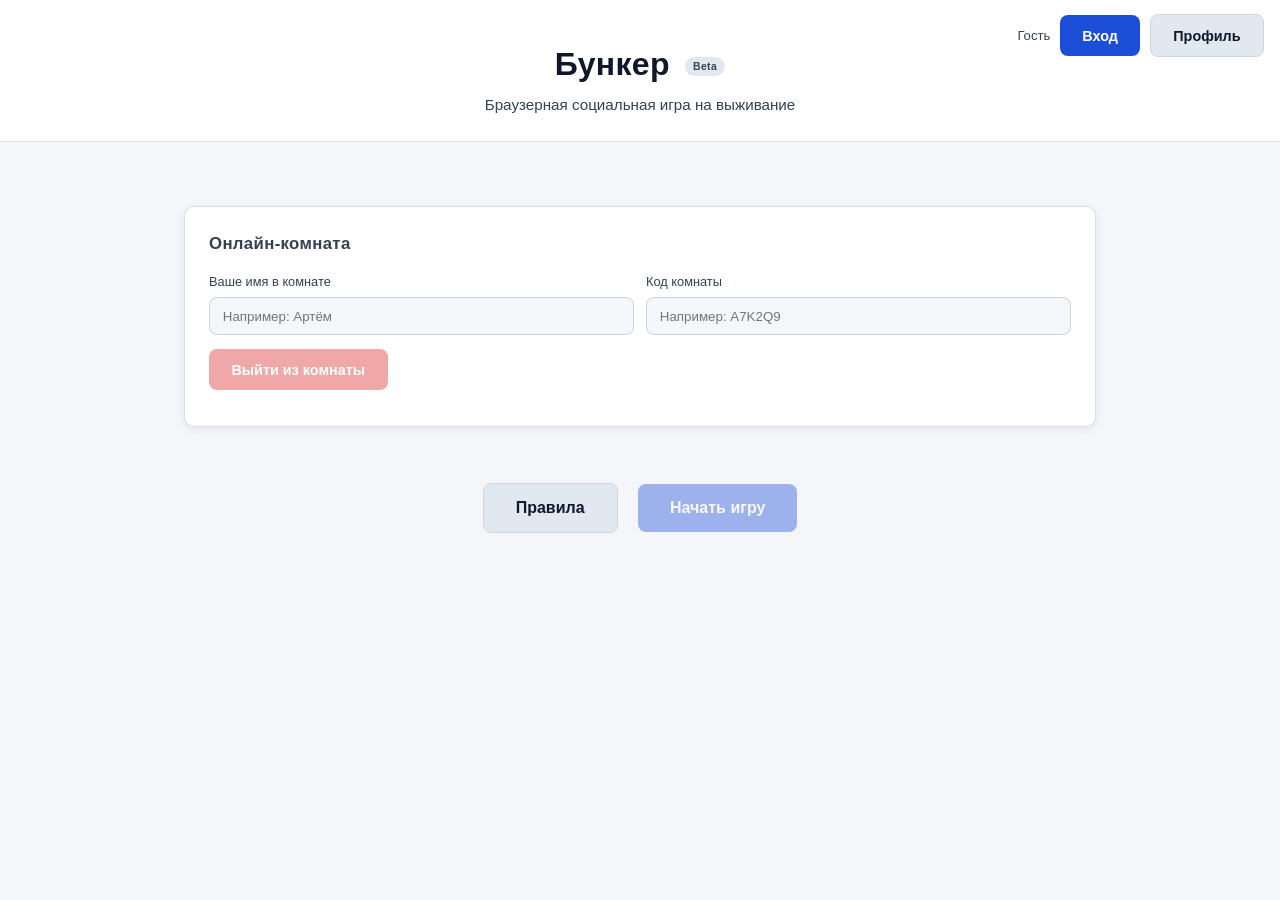
==== commit e222ea23: "Добавил автоподключение и автосоздание комнат через URL-параметры Добавил автоматический вход и созд" ====
--- a/index.html
+++ b/index.html
@@ -17,10 +17,10 @@
 <div class="auth-overlay" id="auth-overlay">
   <div class="auth-layout">
     <button type="button" class="auth-close-btn" id="btn-auth-close" aria-label="Закрыть окно входа">×</button>
-    <div class="auth-intro">
+    <!-- <div class="auth-intro">
       <h2>Авторизация</h2>
       <p class="auth-subtitle">Войдите или создайте аккаунт, чтобы начать игру</p>
-    </div>
+    </div> -->
 
     <div class="auth-grid">
       <section class="auth-panel" id="auth-panel-login">
@@ -176,14 +176,21 @@
           </div>
         </div>
         <div class="room-actions">
-          <button class="btn btn-primary" id="btn-room-create">Создать комнату</button>
-          <button class="btn btn-secondary" id="btn-room-join">Войти по коду</button>
-          <button class="btn btn-danger" id="btn-room-leave" disabled>Выйти из комнаты</button>
+          <button class="btn btn-primary" id="btn-room-create" style="display:none;">Создать комнату</button>
+          <button class="btn btn-secondary" id="btn-room-join" style="display:none;">Войти по коду</button>
+          <button type="button" class="btn btn-danger" id="btn-room-leave" disabled>Выйти из комнаты</button>
         </div>
         <p class="room-status" id="room-status"></p>
         <div class="room-members-wrap" id="room-members-wrap" style="display:none;">
           <p class="room-members-title">Участники онлайн</p>
           <div class="room-members" id="room-members"></div>
+          <div class="room-ready-wrap" id="room-ready-wrap" style="display:none;">
+            <label class="room-ready-toggle" for="room-ready-checkbox">
+              <input type="checkbox" id="room-ready-checkbox" />
+              <span>Я готов</span>
+            </label>
+            <span class="room-ready-summary" id="room-ready-summary"></span>
+          </div>
         </div>
       </div>
 
--- a/css/style.css
+++ b/css/style.css
@@ -474,6 +474,46 @@
   color: #166534;
 }
 
+.room-member-ready {
+  margin-left: 0.35rem;
+  font-weight: 700;
+  font-size: 0.8rem;
+}
+
+.room-member-ready.ready {
+  color: #16a34a;
+}
+
+.room-member-ready.not-ready {
+  color: #dc2626;
+}
+
+.room-ready-wrap {
+  margin-top: 0.65rem;
+  display: flex;
+  align-items: center;
+  gap: 0.75rem;
+  flex-wrap: wrap;
+}
+
+.room-ready-toggle {
+  display: inline-flex;
+  align-items: center;
+  gap: 0.45rem;
+  font-size: 0.85rem;
+  color: var(--text-secondary);
+  cursor: pointer;
+}
+
+.room-ready-toggle input {
+  accent-color: var(--accent-green);
+}
+
+.room-ready-summary {
+  font-size: 0.8rem;
+  color: var(--text-muted);
+}
+
 .player-add-row {
   display: flex;
   gap: 0.5rem;
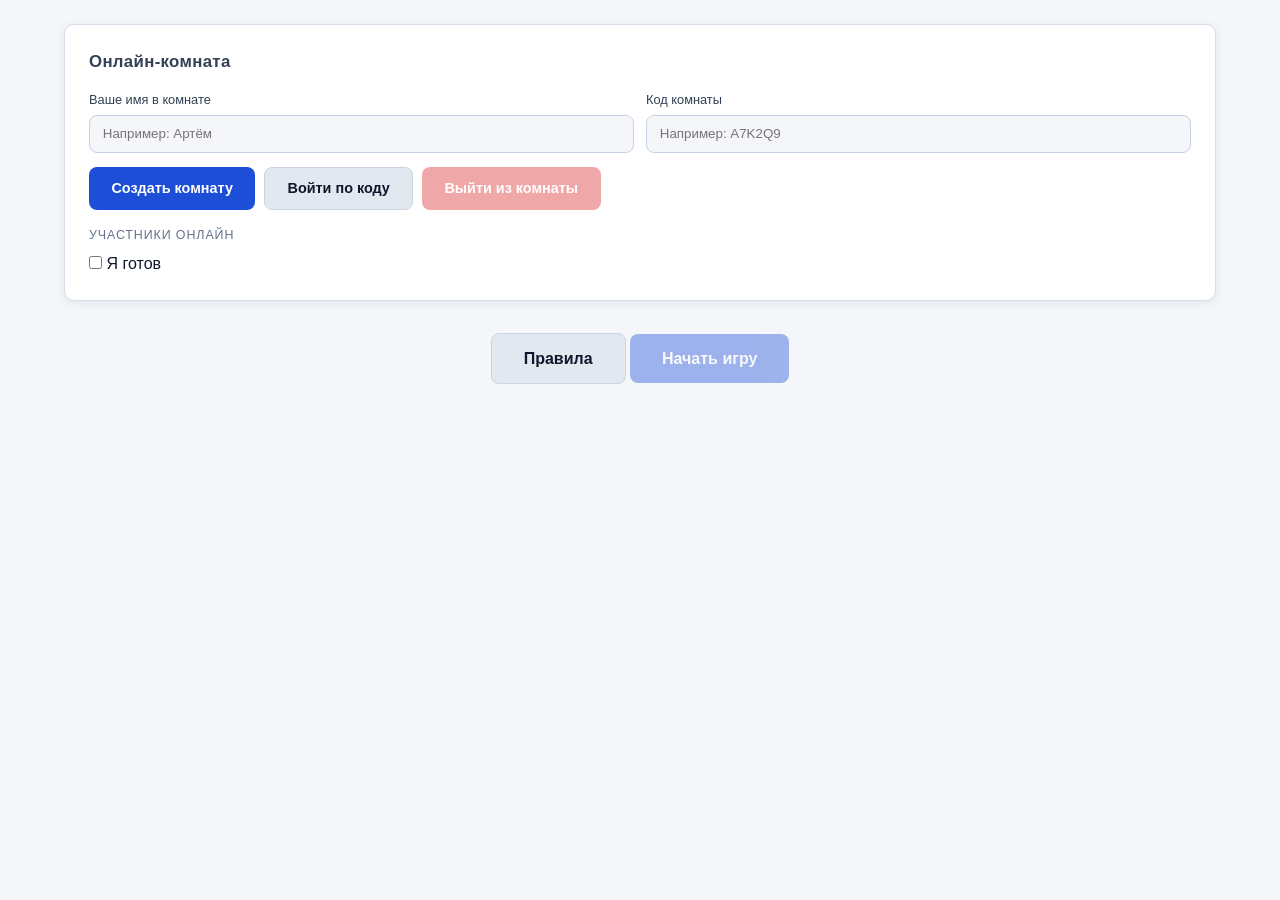
==== commit 9cf33007: "Объединение версий" ====
--- a/index.html
+++ b/index.html
@@ -2,30 +2,175 @@
 <html lang="ru">
 <head>
   <meta charset="UTF-8" />
-  <meta name="viewport" content="width=device-width, initial-scale=1.0" />
-  <title>Бункер — Браузерная игра</title>
-  <meta name="description" content="Бета-версия браузерной социальной игры Бункер. Апокалипсис уже здесь — кто попадёт в бункер?" />
-  <link rel="stylesheet" href="css/style.css" />
+  <meta name="viewport" content="width=device-width, initial-scale=1.0, user-scalable=yes" />
+  <title>Бункер — Игра</title>
+  <meta name="description" content="Игровой процесс браузерной социальной игры Бункер" />
+  <link rel="stylesheet" href="css/style.css?v=3" />
   <link rel="icon" href="data:image/svg+xml,<svg xmlns='http://www.w3.org/2000/svg' viewBox='0 0 100 100'><text x='50' y='65' text-anchor='middle' font-size='60' font-family='Arial' font-weight='700'>B</text></svg>" />
+  <style>
+    /* Дополнительные стили для игрового процесса */
+    .game-layout {
+      display: grid;
+      grid-template-columns: 260px 1fr;
+      gap: 1.5rem;
+      align-items: start;
+    }
+    @media (max-width: 700px) {
+      .game-layout { grid-template-columns: 1fr; }
+    }
+    .sidebar {
+      background: var(--bg-card);
+      border: 1px solid var(--border);
+      border-radius: var(--radius);
+      padding: 1rem;
+    }
+    .sidebar-title {
+      font-size: 0.8rem;
+      font-weight: 700;
+      text-transform: uppercase;
+      letter-spacing: 0.1em;
+      color: var(--text-muted);
+      margin-bottom: 0.75rem;
+    }
+    .player-card-main {
+      background: var(--bg-card);
+      border: 1px solid var(--border);
+      border-radius: var(--radius);
+      padding: 1.5rem;
+    }
+    .attributes-grid {
+      display: grid;
+      grid-template-columns: repeat(3, 1fr);
+      gap: 0.75rem;
+      margin: 1rem 0;
+    }
+    @media (max-width: 600px) {
+      .attributes-grid { grid-template-columns: repeat(2, 1fr); }
+    }
+    @media (max-width: 400px) {
+      .attributes-grid { grid-template-columns: 1fr; }
+    }
+    .attribute-card {
+      background: var(--bg-dark);
+      border: 1px solid var(--border);
+      border-radius: var(--radius-sm);
+      padding: 0.85rem;
+      text-align: center;
+      transition: var(--transition);
+    }
+    .attribute-card.hidden {
+      cursor: pointer;
+      border-style: dashed;
+      opacity: 0.7;
+    }
+    .attribute-card.hidden:hover {
+      border-color: var(--accent);
+      opacity: 1;
+      background: #eff6ff;
+    }
+    .attribute-card.revealed {
+      border-color: #86efac;
+      background: #f0fdf4;
+    }
+    .attr-icon { font-size: 1.5rem; margin-bottom: 0.3rem; }
+    .attr-label { font-size: 0.7rem; color: var(--text-muted); text-transform: uppercase; letter-spacing: 0.08em; margin-bottom: 0.3rem; }
+    .attr-value { font-size: 0.88rem; font-weight: 600; color: var(--text-primary); word-break: break-word; }
+    .game-actions-bar {
+      background: var(--bg-card);
+      border: 1px solid var(--border);
+      border-radius: var(--radius);
+      padding: 1rem 1.5rem;
+      margin-top: 1rem;
+    }
+    .mini-player-card {
+      display: flex;
+      align-items: center;
+      gap: 0.5rem;
+      padding: 0.55rem 0.75rem;
+      border-radius: var(--radius-sm);
+      border: 1px solid var(--border);
+      background: var(--bg-dark);
+      cursor: pointer;
+      transition: var(--transition);
+      margin-bottom: 0.4rem;
+    }
+    .mini-player-card.active {
+      border-color: var(--accent);
+      background: #e8effc;
+    }
+    .mini-player-card.eliminated {
+      opacity: 0.4;
+      cursor: default;
+      text-decoration: line-through;
+    }
+    .game-meta {
+      display: flex;
+      gap: 0.5rem;
+      margin-bottom: 1rem;
+      flex-wrap: wrap;
+    }
+    .meta-badge {
+      background: var(--bg-dark);
+      border: 1px solid var(--border);
+      border-radius: var(--radius-sm);
+      padding: 0.35rem 0.65rem;
+      font-size: 0.8rem;
+      font-weight: 600;
+    }
+    .meta-badge span { color: var(--accent); margin-left: 4px; }
+    .btn-lg { padding: 0.9rem 2rem; font-size: 1rem; }
+    .container { max-width: 1200px; margin: 0 auto; padding: 1.5rem; }
+    .screen { display: none; }
+    .screen.active { display: block; }
+    .catastrophe-screen { text-align: center; }
+    .catastrophe-icon-big { font-size: 4rem; margin-bottom: 1rem; }
+    .catastrophe-title { font-size: 1.8rem; margin-bottom: 1rem; }
+    .bunker-info-box {
+      background: var(--bg-card);
+      border: 1px solid var(--border);
+      border-radius: var(--radius);
+      padding: 1.5rem;
+      max-width: 600px;
+      margin: 0 auto 2rem;
+    }
+    .voting-players {
+      display: grid;
+      grid-template-columns: repeat(auto-fill, minmax(200px, 1fr));
+      gap: 1rem;
+      margin: 1.5rem 0;
+    }
+    .voting-card {
+      background: var(--bg-card);
+      border: 1px solid var(--border);
+      border-radius: var(--radius);
+      padding: 1rem;
+      text-align: center;
+    }
+    .results-list {
+      display: flex;
+      flex-direction: column;
+      gap: 0.5rem;
+    }
+    .result-item {
+      padding: 0.75rem;
+      border-bottom: 1px solid var(--border);
+    }
+    .result-survivor { color: #059669; font-weight: bold; }
+    .result-eliminated { color: #dc2626; }
+  </style>
 </head>
 <body>
 
-<!-- ============ NOTIFICATION ============ -->
 <div class="notification" id="notification"></div>
 
 <!-- ============ AUTH OVERLAY ============ -->
 <div class="auth-overlay" id="auth-overlay">
   <div class="auth-layout">
-    <button type="button" class="auth-close-btn" id="btn-auth-close" aria-label="Закрыть окно входа">×</button>
-    <!-- <div class="auth-intro">
-      <h2>Авторизация</h2>
-      <p class="auth-subtitle">Войдите или создайте аккаунт, чтобы начать игру</p>
-    </div> -->
-
+    <button type="button" class="auth-close-btn" id="btn-auth-close">×</button>
     <div class="auth-grid">
       <section class="auth-panel" id="auth-panel-login">
         <h3>Вход</h3>
-        <form id="login-form" class="auth-form" autocomplete="on">
+        <form id="login-form" class="auth-form">
           <label for="login-username">Логин</label>
           <input type="text" id="login-username" maxlength="30" required />
           <label for="login-password">Пароль</label>
@@ -34,16 +179,15 @@
           <button type="button" class="btn btn-secondary auth-switch-btn" id="btn-show-register">Регистрация</button>
         </form>
       </section>
-
       <section class="auth-panel" id="auth-panel-register" style="display:none;">
         <h3>Регистрация</h3>
-        <form id="register-form" class="auth-form" autocomplete="on">
+        <form id="register-form" class="auth-form">
           <label for="register-username">Логин</label>
           <input type="text" id="register-username" maxlength="30" required />
           <label for="register-password">Пароль</label>
           <input type="password" id="register-password" maxlength="50" required />
           <label for="register-role">Роль</label>
-          <select id="register-role" required>
+          <select id="register-role">
             <option value="player">Игрок</option>
             <option value="host">Ведущий</option>
             <option value="admin">Администратор</option>
@@ -61,162 +205,74 @@
   <div class="modal">
     <button class="modal-close" id="btn-close-rules">×</button>
     <h2>Правила игры «Бункер»</h2>
-
     <h3>Сюжет и цель</h3>
-    <p>На Земле глобальная катастрофа. В бункер попадёт только часть группы, остальные останутся снаружи. Ваша задача — убедить других, что именно ваш персонаж полезен для выживания и восстановления жизни после выхода из бункера.</p>
-
-    <h3>Режимы из оригинальных правил</h3>
+    <p>На Земле глобальная катастрофа. В бункер попадёт только часть группы. Ваша задача — убедить других, что именно ваш персонаж полезен для выживания.</p>
+    <h3>Структура раунда</h3>
     <ul>
-      <li><strong>Базовый режим</strong>: короткий финал, главная цель — попасть в бункер.</li>
-      <li><strong>История выживания</strong>: расширенный финал с дополнительной угрозой и обсуждением, кто реально выжил бы после катастрофы.</li>
-      <li><strong>Цель «Спасение»</strong>: рекомендуется для компании до 7 игроков.</li>
-      <li><strong>Цель «Возрождение»</strong>: рекомендуется от 8 игроков (желательно наличие пары, способной продолжить род).</li>
-    </ul>
-
-    <h3>Подготовка к игре</h3>
-    <ul>
-      <li>Добавьте игроков (от 2 до 12 человек).</li>
-      <li>Каждый получает характеристики персонажа: профессию, здоровье, хобби, багаж, факт/фобию и карту действия.</li>
-      <li>Откройте случайную катастрофу и описание бункера.</li>
-      <li>В этой версии приложения вместимость бункера вычисляется автоматически: половина игроков (округление вверх), но при 3 игроках в бункер попадает только 1.</li>
-    </ul>
-
-    <h3>Структура раунда (по материалам документа)</h3>
-    <ul>
-      <li><strong>Исследование бункера</strong>: открывается новая информация о бункере.</li>
-      <li><strong>Круг открытия карт</strong>: игроки по очереди раскрывают по одной карте и аргументируют, почему должны попасть в бункер.</li>
-      <li><strong>Голосование</strong>: группа определяет кандидата на выбывание.</li>
-      <li>В оригинальных правилах игра длится до 5 раундов, но на практике раунды идут до нужного числа выбывших.</li>
-    </ul>
-
-    <h3>Голосование</h3>
-    <ul>
-      <li>Перед голосованием проведите короткое общее обсуждение кандидатов.</li>
-      <li>Голосуйте за выбывание игроков.</li>
-      <li>Игрок с наибольшим числом голосов выбывает.</li>
-      <li>При ничьей дайте кандидатам короткую защиту и переголосуйте.</li>
-    </ul>
-
-    <h3>Финал</h3>
-    <ul>
-      <li>Когда число невыбывших игроков становится равно числу мест в бункере, игра заканчивается.</li>
-      <li>Выжившие считаются попавшими в бункер.</li>
-      <li>В расширенном формате можно дополнительно обсудить, пережила бы эта команда катастрофу и случайную угрозу.</li>
-    </ul>
-
-    <h3>Советы:</h3>
-    <ul>
-      <li>Держите эмоции в рамках игры: вы оцениваете персонажей, а не людей.</li>
-      <li>Для вашей компании можно убрать карты, которые не подходят по тематике.</li>
-      <li>Сильнее всего побеждает команда с разнообразными полезными навыками.</li>
+      <li>Каждый раунд игроки по очереди раскрывают по одному атрибуту</li>
+      <li>После раскрытия всех атрибутов проводится голосование</li>
+      <li>Игрок с наибольшим числом голосов выбывает</li>
+      <li>Игра продолжается, пока не останется нужное число выживших</li>
     </ul>
   </div>
 </div>
 
 <!-- ============ PRIVATE PLAYER MODAL ============ -->
 <div class="modal-overlay" id="private-player-modal">
-  <div class="modal private-modal">
+  <div class="modal">
     <button class="modal-close" id="btn-close-private">×</button>
     <h2>Приватная карточка игрока</h2>
-    <p class="private-intro">
-      Передайте устройство игроку <strong id="private-player-name">—</strong>. Только он должен смотреть этот экран.
-    </p>
-    <p class="private-round-note" id="private-round-note"></p>
-
-    <div class="private-attrs" id="private-attrs"></div>
-
-    <div class="card-actions" style="margin-top:1rem; justify-content:flex-start;">
-      <button class="btn btn-secondary" id="btn-private-done">Готово, скрыть карточку</button>
-    </div>
+    <p id="private-player-name" style="font-weight:bold;"></p>
+    <div id="private-attrs" class="attributes-grid"></div>
+    <button class="btn btn-secondary" id="btn-private-done">Закрыть</button>
   </div>
 </div>
 
 <!-- ============ VOTING CARD MODAL ============ -->
 <div class="modal-overlay" id="voting-card-modal">
-  <div class="modal voting-card-modal">
+  <div class="modal">
     <button class="modal-close" id="btn-close-voting-card">×</button>
     <h2>Карточка игрока: <span id="voting-card-player-name">—</span></h2>
-    <p class="private-intro">
-      Показаны известные данные игрока. Скрытые характеристики отмечены как ???
-    </p>
-    <div class="attributes-grid" id="voting-card-content"></div>
-    <div class="card-actions" style="margin-top:1rem; justify-content:flex-start;">
-      <button class="btn btn-secondary" id="btn-voting-card-done">Закрыть</button>
-    </div>
-  </div>
-</div>
-
-<!-- ============ HEADER ============ -->
-<header class="game-header">
-  <div class="auth-userbar">
-    <span id="auth-status">Не авторизован</span>
-    <button class="btn btn-primary" id="btn-login">Вход</button>
-    <a class="btn btn-secondary" href="profile.html" id="btn-profile">Профиль</a>
-    <button class="btn btn-secondary" id="btn-logout" style="display:none;">Выйти</button>
-  </div>
-  <h1 class="game-title">Бункер <span class="version-badge">Beta</span></h1>
-  <p class="game-subtitle">Браузерная социальная игра на выживание</p>
-</header>
+    <div id="voting-card-content" class="attributes-grid"></div>
+    <button class="btn btn-secondary" id="btn-voting-card-done">Закрыть</button>
+  </div>
+</div>
 
 <!-- ============ SCREEN: SETUP ============ -->
 <div class="screen active" id="screen-setup">
   <div class="container">
-
-    <div class="setup-grid" style="grid-template-columns: 1fr;">
-      <div class="card">
-        <div class="section-title">Онлайн-комната</div>
-        <div class="room-form-grid">
-          <div class="room-field">
-            <label for="room-username-input">Ваше имя в комнате</label>
-            <input type="text" id="room-username-input" maxlength="30" placeholder="Например: Артём" autocomplete="off" />
-          </div>
-          <div class="room-field">
-            <label for="room-code-input">Код комнаты</label>
-            <input type="text" id="room-code-input" maxlength="6" placeholder="Например: A7K2Q9" autocomplete="off" />
-          </div>
+    <div class="card">
+      <div class="section-title">Онлайн-комната</div>
+      <div class="room-form-grid">
+        <div class="room-field">
+          <label for="room-username-input">Ваше имя в комнате</label>
+          <input type="text" id="room-username-input" maxlength="30" placeholder="Например: Артём" />
         </div>
-        <div class="room-actions">
-          <button class="btn btn-primary" id="btn-room-create" style="display:none;">Создать комнату</button>
-          <button class="btn btn-secondary" id="btn-room-join" style="display:none;">Войти по коду</button>
-          <button type="button" class="btn btn-danger" id="btn-room-leave" disabled>Выйти из комнаты</button>
-        </div>
-        <p class="room-status" id="room-status"></p>
-        <div class="room-members-wrap" id="room-members-wrap" style="display:none;">
-          <p class="room-members-title">Участники онлайн</p>
-          <div class="room-members" id="room-members"></div>
-          <div class="room-ready-wrap" id="room-ready-wrap" style="display:none;">
-            <label class="room-ready-toggle" for="room-ready-checkbox">
-              <input type="checkbox" id="room-ready-checkbox" />
-              <span>Я готов</span>
-            </label>
-            <span class="room-ready-summary" id="room-ready-summary"></span>
-          </div>
+        <div class="room-field">
+          <label for="room-code-input">Код комнаты</label>
+          <input type="text" id="room-code-input" maxlength="6" placeholder="Например: A7K2Q9" />
         </div>
       </div>
-
-      <div class="card" id="players-setup-card">
-        <div class="section-title">Игроки</div>
-        <div class="player-add-row" id="player-add-row">
-          <input type="text" id="player-name-input" placeholder="Имя игрока..." maxlength="30" autocomplete="off" />
-          <button class="btn btn-primary" id="btn-add-player">+ Добавить</button>
+      <div class="room-actions">
+        <button class="btn btn-primary" id="btn-room-create">Создать комнату</button>
+        <button class="btn btn-secondary" id="btn-room-join">Войти по коду</button>
+        <button class="btn btn-danger" id="btn-room-leave" disabled>Выйти из комнаты</button>
+      </div>
+      <p class="room-status" id="room-status"></p>
+      <div id="room-members-wrap" style="margin-top:1rem;">
+        <p class="room-members-title">Участники онлайн</p>
+        <div id="room-members" class="room-members"></div>
+        <div id="room-ready-wrap">
+          <label>
+            <input type="checkbox" id="room-ready-checkbox" /> Я готов
+          </label>
+          <span id="room-ready-summary"></span>
         </div>
-        <div id="player-list"></div>
-        <p style="margin-top:0.75rem; font-size:0.78rem; color:var(--text-muted);">
-          Минимум 2, максимум 12 игроков
-        </p>
       </div>
     </div>
-
     <div class="setup-footer">
-      <button class="btn btn-secondary btn-lg" id="btn-rules" style="margin-right:1rem;">
-        Правила
-      </button>
-      <button class="btn btn-primary btn-lg" id="btn-start-game" disabled>
-        Начать игру
-      </button>
-      <button class="btn btn-secondary btn-lg" id="btn-start-offline-debug" style="margin-left:0.75rem; display:none;" disabled>
-        Дебаг
-      </button>
+      <button class="btn btn-secondary btn-lg" id="btn-rules">Правила</button>
+      <button class="btn btn-primary btn-lg" id="btn-start-game" disabled>Начать игру</button>
     </div>
   </div>
 </div>
@@ -225,68 +281,39 @@
 <div class="screen" id="screen-catastrophe">
   <div class="container catastrophe-screen">
     <div class="catastrophe-icon-big" id="catastrophe-icon">—</div>
-    <h2 class="catastrophe-title" id="catastrophe-title">Ядерная война</h2>
-    <p class="catastrophe-desc" id="catastrophe-description">Описание катастрофы...</p>
-
+    <h2 class="catastrophe-title" id="catastrophe-title">Загрузка...</h2>
+    <p class="catastrophe-desc" id="catastrophe-description"></p>
     <div class="bunker-info-box">
       <div class="bunker-info-title">Бункер</div>
-      <p class="bunker-info-text" id="bunker-description">Описание бункера...</p>
+      <p id="bunker-description"></p>
       <div class="bunker-stats">
-        <div class="bunker-stat">
-          <div class="bunker-stat-val safe" id="bunker-capacity-display">3</div>
-          <div class="bunker-stat-label">Мест в бункере</div>
-        </div>
-        <div class="bunker-stat">
-          <div class="bunker-stat-val" id="total-players-display">6</div>
-          <div class="bunker-stat-label">Всего игроков</div>
-        </div>
-        <div class="bunker-stat">
-          <div class="bunker-stat-val danger" id="eliminated-need-display">3</div>
-          <div class="bunker-stat-label">Нужно выгнать</div>
-        </div>
+        <div class="bunker-stat"><div class="bunker-stat-val safe" id="bunker-capacity-display">0</div><div>Мест</div></div>
+        <div class="bunker-stat"><div class="bunker-stat-val" id="total-players-display">0</div><div>Игроков</div></div>
       </div>
     </div>
-
-    <button class="btn btn-primary btn-lg" id="btn-proceed-game">
-      Раздать карточки и начать
-    </button>
+    <button class="btn btn-primary btn-lg" id="btn-proceed-game">Начать игру</button>
   </div>
 </div>
 
 <!-- ============ SCREEN: GAME ============ -->
 <div class="screen" id="screen-game">
   <div class="container">
-
-    <!-- Meta bar -->
-    <div class="game-meta" style="margin-bottom:1rem;">
+    <div class="game-meta">
       <div class="meta-badge">Раунд: <span id="round-display">1</span></div>
-      <div class="meta-badge">Живых: <span id="alive-display">6</span></div>
-      <div class="meta-badge">Мест: <span id="bunker-spots-display">3</span></div>
-    </div>
-
+      <div class="meta-badge">Живых: <span id="alive-display">0</span></div>
+      <div class="meta-badge">Мест: <span id="bunker-spots-display">0</span></div>
+    </div>
     <div class="game-layout">
-
-      <!-- Sidebar: player list -->
       <aside class="sidebar">
         <div class="sidebar-title">Игроки</div>
         <div id="players-overview"></div>
       </aside>
-
-      <!-- Main: current player card -->
       <main>
         <div class="player-card-main" id="current-player-card">
-          <p style="color:var(--text-muted); text-align:center; padding:2rem;">
-            Выберите игрока слева
-          </p>
+          <p style="text-align:center; color:var(--text-muted);">Выберите игрока слева</p>
         </div>
-
-        <div class="game-actions-bar">
-          <span style="font-size:0.85rem; color:var(--text-secondary);">
-            В каждом раунде игрок раскрывает только 1 атрибут (в 1-м раунде — профессию)
-          </span>
-        </div>
+        <div class="game-actions-bar" id="game-actions-bar"></div>
       </main>
-
     </div>
   </div>
 </div>
@@ -294,55 +321,28 @@
 <!-- ============ SCREEN: VOTING ============ -->
 <div class="screen" id="screen-voting">
   <div class="container">
-    <div class="voting-header">
-      <h2 class="voting-title">Голосование</h2>
-      <p class="voting-subtitle">
-        Раунд <strong id="voting-round">1</strong> —
-        Выбывает: <strong id="voting-eliminate">1</strong> чел.
-      </p>
-    </div>
-
-    <div id="voting-players"></div>
-
-    <div class="voting-footer">
-      <p class="voting-tip">
-        Нажимайте «Голосовать» за каждого игрока столько раз, сколько за него проголосовало.<br/>
-        При ничьей проводится переголосование между лидерами.
-      </p>
-      <button class="btn btn-danger btn-lg" id="btn-confirm-votes" disabled>
-        Подтвердить итоги голосования
-      </button>
-    </div>
+    <h2>Голосование</h2>
+    <p>Раунд <strong id="voting-round">1</strong> — выбывает 1 человек</p>
+    <div id="voting-players" class="voting-players"></div>
+    <button class="btn btn-danger btn-lg" id="btn-confirm-votes" disabled>Подтвердить голосование</button>
   </div>
 </div>
 
 <!-- ============ SCREEN: RESULTS ============ -->
 <div class="screen" id="screen-results">
   <div class="container">
-    <div class="results-header">
-      <div class="results-icon" id="results-catastrophe-icon">B</div>
-      <h2 class="results-title">Игра завершена!</h2>
-      <p class="results-event">Катастрофа: <strong id="results-catastrophe">—</strong></p>
-    </div>
-
+    <h2>Игра завершена!</h2>
+    <div id="results-catastrophe"></div>
     <div class="card">
-      <div class="results-section-title green">Выжившие — попали в бункер</div>
-      <div id="survivors-list"></div>
-    </div>
-
+      <div class="results-section-title green">Выжившие</div>
+      <div id="survivors-list" class="results-list"></div>
+    </div>
     <div class="card">
       <div class="results-section-title red">Не попали в бункер</div>
-      <div id="eliminated-list"></div>
-    </div>
-
-    <div class="results-footer">
-      <button class="btn btn-primary btn-lg" id="btn-restart">
-        Начать новую игру
-      </button>
-      <button class="btn btn-secondary btn-lg" id="btn-back-menu" style="margin-left:0.75rem;">
-        Выйти в главное меню
-      </button>
-    </div>
+      <div id="eliminated-list" class="results-list"></div>
+    </div>
+    <button class="btn btn-primary btn-lg" id="btn-restart">Играть снова</button>
+    <button class="btn btn-secondary btn-lg" id="btn-back-menu">Выйти в меню</button>
   </div>
 </div>
 
@@ -350,18 +350,5 @@
 <script src="js/auth.js"></script>
 <script src="js/rooms.js"></script>
 <script src="js/game.js"></script>
-<script>
-  // Rules modal open/close
-  document.getElementById('btn-rules')?.addEventListener('click', () => {
-    document.getElementById('rules-modal').classList.add('open');
-  });
-  document.getElementById('btn-close-rules')?.addEventListener('click', () => {
-    document.getElementById('rules-modal').classList.remove('open');
-  });
-  document.getElementById('rules-modal')?.addEventListener('click', (e) => {
-    if (e.target === e.currentTarget) e.currentTarget.classList.remove('open');
-  });
-</script>
-
 </body>
-</html>
+</html>
--- a/css/style.css
+++ b/css/style.css
@@ -99,27 +99,29 @@
   position: fixed;
   inset: 0;
   z-index: 1200;
-  background: rgba(15, 23, 42, 0.55);
+  background: rgba(15, 23, 42, 0.72);
+  backdrop-filter: blur(8px);
+  -webkit-backdrop-filter: blur(8px);
   display: none;
   align-items: center;
   justify-content: center;
-  padding: 1rem;
+  padding: clamp(1rem, 3vw, 2rem);
 }
 .auth-overlay.open {
   display: flex;
 }
 .auth-layout,
 .auth-card {
-  width: min(520px, 100%);
+  width: min(560px, 100%);
   background: var(--bg-card);
   border: 1px solid var(--border);
   border-radius: var(--radius);
-  padding: 1.1rem;
-  box-shadow: var(--shadow);
+  padding: 1.35rem;
+  box-shadow: 0 22px 48px rgba(15, 23, 42, 0.16);
   position: relative;
 }
 .auth-intro {
-  margin-bottom: 0.75rem;
+  margin-bottom: 0.95rem;
   padding-right: 2rem;
 }
 .auth-intro h2 {
@@ -133,12 +135,12 @@
 .auth-grid {
   display: grid;
   grid-template-columns: 1fr;
-  gap: 0.9rem;
+  gap: 1rem;
 }
 .auth-panel {
   border: 1px solid var(--border);
   border-radius: var(--radius-sm);
-  background: var(--bg-dark);
+  background: linear-gradient(180deg, #ffffff 0%, #f8fafc 100%);
   padding: 1rem;
   width: 100%;
 }
@@ -171,6 +173,9 @@
   display: flex;
   flex-direction: column;
   gap: 0.45rem;
+}
+.auth-form .btn {
+  width: 100%;
 }
 .auth-form label {
   font-size: 0.8rem;
